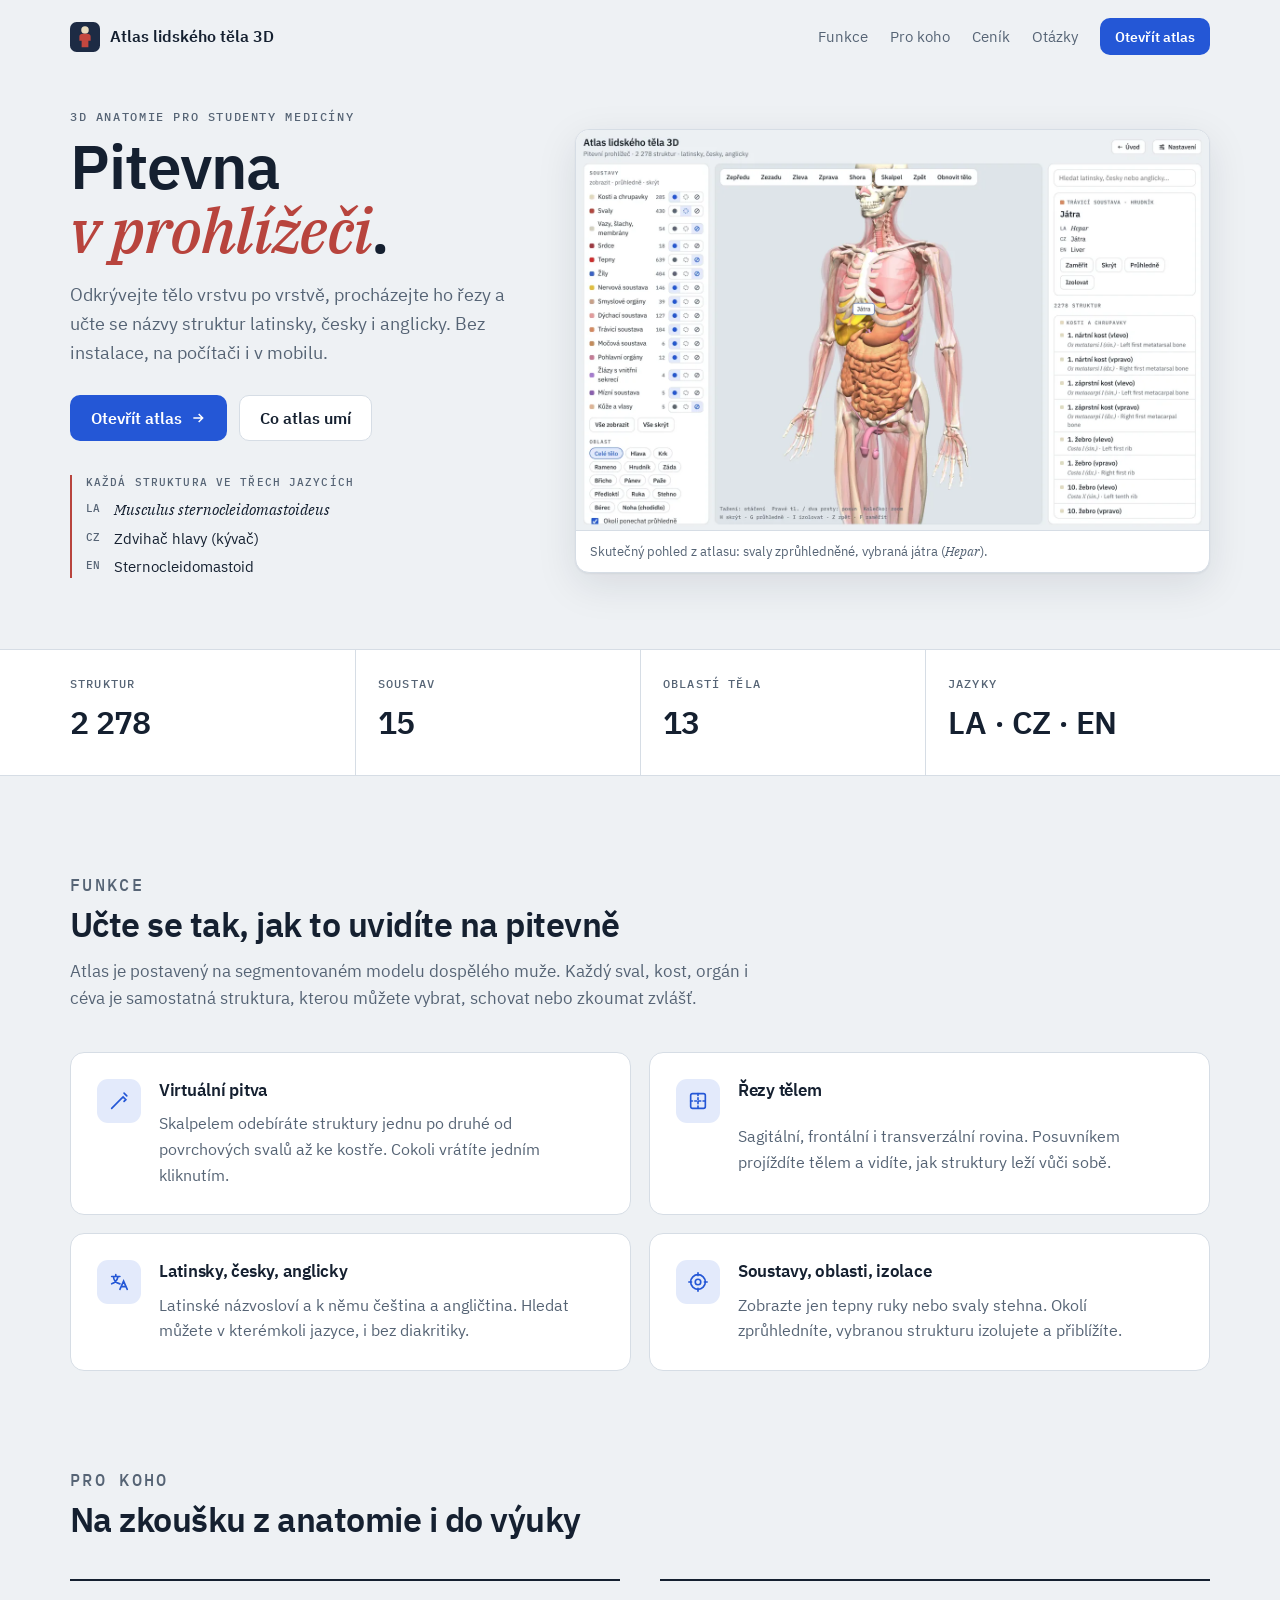
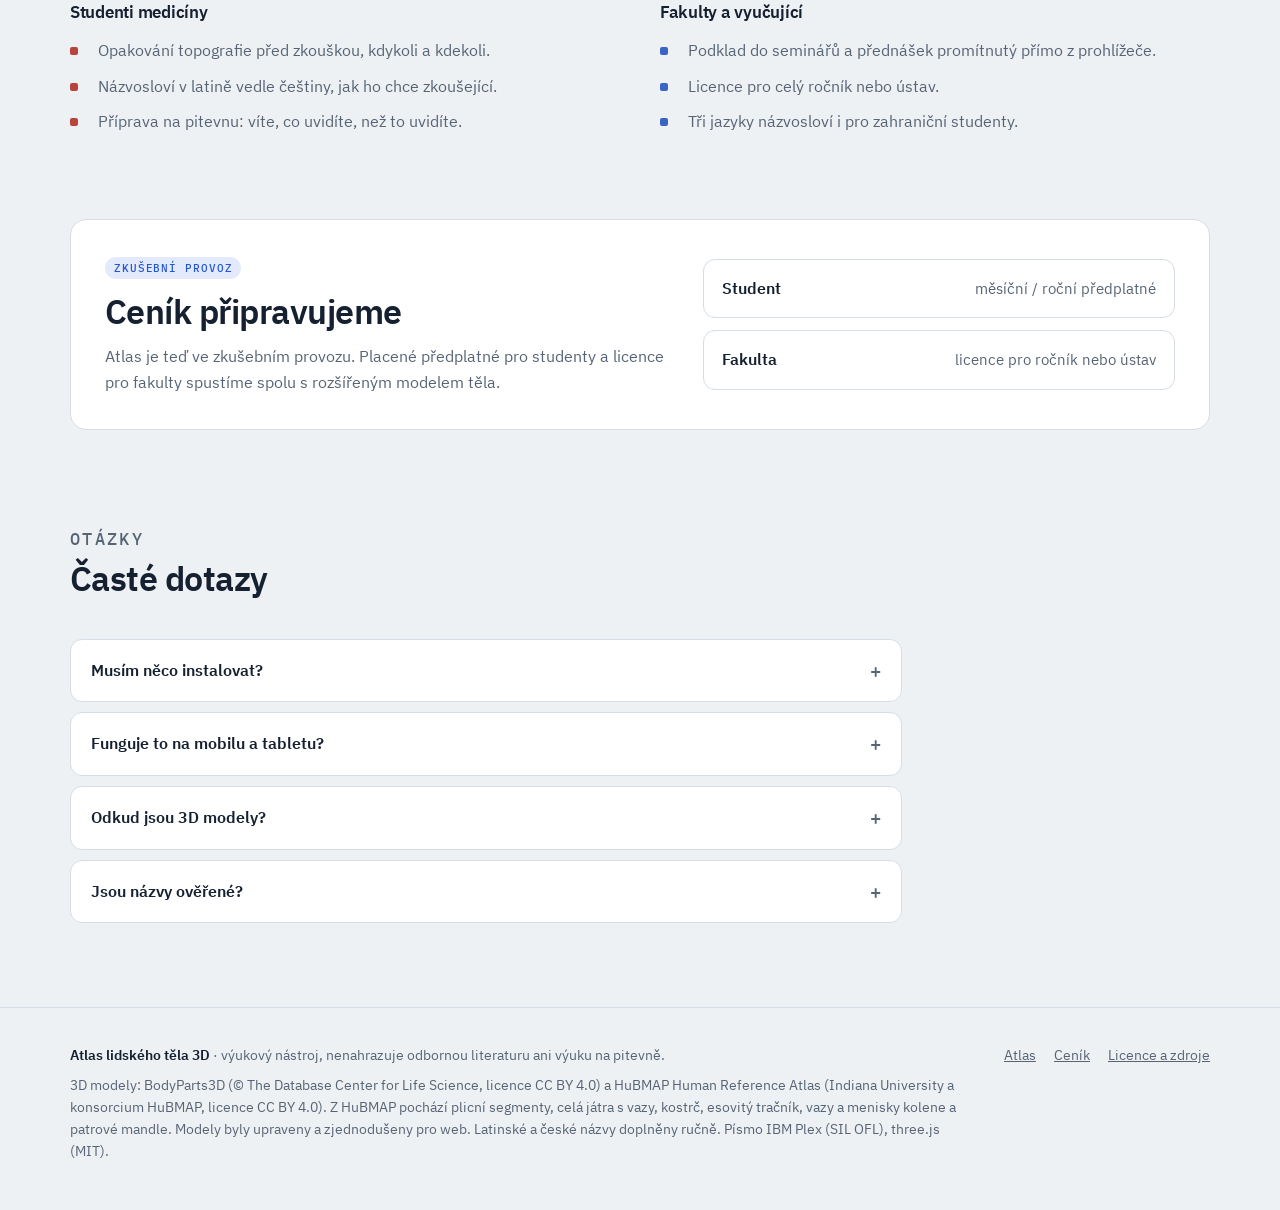
==== index.html @ d35978b6 "Web 3D atlasu lidského těla: úvodní stránka, atlas, licence a převodník modelu Co-Authored-By: Claud" ====
<!doctype html>
<html lang="cs">
<head>
<meta charset="utf-8">
<meta name="viewport" content="width=device-width,initial-scale=1,viewport-fit=cover">
<title>Atlas lidského těla 3D</title>
<meta name="claude:viewport-fit-sides" content="cover">
<meta name="description" content="Interaktivní 3D pitevní atlas pro studenty medicíny. Kosti, svaly, orgány, cévy a nervy s názvy latinsky, česky a anglicky. Funguje v prohlížeči.">
<meta property="og:title" content="Atlas lidského těla 3D">
<meta property="og:description" content="Pitevna v prohlížeči: 3D atlas lidského těla s latinskou, českou a anglickou terminologií.">
<meta property="og:image" content="assets/atlas-preview.jpg">
<link rel="icon" href="favicon.svg" type="image/svg+xml">
<link rel="stylesheet" href="assets/fonts.css">
<style>
/* Layout: one reading column with a wide hero; anatomy-lab palette — specimen bone, muscle red, cool steel ground, blue instrument accent. */
:root{
  --bg:#eef1f4; --surface:#ffffff; --ink:#152030; --muted:#566475; --line:#d6dde5;
  --accent:#2457d6; --accent-ink:#ffffff; --accent-soft:#e3eafb;
  --muscle:#b8443d; --bone:#e6dcc6; --vessel:#3a63c6;
  --f-ui:"IBM Plex Sans",system-ui,-apple-system,"Segoe UI",sans-serif;
  --f-la:"IBM Plex Serif",Georgia,"Times New Roman",serif;
  --f-mono:"IBM Plex Mono",ui-monospace,Menlo,Consolas,monospace;
  --shadow:0 1px 2px rgba(21,32,48,.06),0 12px 40px rgba(21,32,48,.10);
}
@media (prefers-color-scheme: dark){:root:not([data-theme="light"]){
  --bg:#0d1217; --surface:#141b23; --ink:#e5eaf0; --muted:#94a2b1; --line:#25303b;
  --accent:#7ea4ff; --accent-ink:#0d1217; --accent-soft:#1b2843;
  --muscle:#e0675f; --bone:#cdbf9f; --vessel:#7e9ff0; --shadow:0 1px 2px rgba(0,0,0,.4),0 12px 40px rgba(0,0,0,.45); color-scheme:dark}}
:root[data-theme="dark"]{
  --bg:#0d1217; --surface:#141b23; --ink:#e5eaf0; --muted:#94a2b1; --line:#25303b;
  --accent:#7ea4ff; --accent-ink:#0d1217; --accent-soft:#1b2843;
  --muscle:#e0675f; --bone:#cdbf9f; --vessel:#7e9ff0; --shadow:0 1px 2px rgba(0,0,0,.4),0 12px 40px rgba(0,0,0,.45); color-scheme:dark}

*{box-sizing:border-box}
html{scroll-behavior:smooth}
body{margin:0;background:var(--bg);color:var(--ink);font:16px/1.6 var(--f-ui);-webkit-font-smoothing:antialiased}
[hidden]{display:none!important}
img{max-width:100%;display:block}
a{color:var(--accent)}
.wrap{max-width:1180px;margin:0 auto;padding-left:max(20px,env(safe-area-inset-left,0px));padding-right:max(20px,env(safe-area-inset-right,0px))}
.la{font-family:var(--f-la);font-style:italic;font-weight:400}
.eyebrow{font:500 .72rem var(--f-mono);letter-spacing:.14em;text-transform:uppercase;color:var(--muted);margin:0 0 10px}
h1,h2,h3{text-wrap:balance;margin:0;letter-spacing:-.015em}
h2{font-size:clamp(1.6rem,3vw,2.1rem);line-height:1.15;font-weight:600}
h3{font-size:1.08rem;font-weight:600;line-height:1.3}
p{margin:0}
.btn{display:inline-flex;align-items:center;gap:8px;border-radius:10px;padding:12px 20px;font:600 .97rem var(--f-ui);text-decoration:none;border:1px solid transparent;transition:transform .15s,background .15s,border-color .15s}
.btn-primary{background:var(--accent);color:var(--accent-ink)}
.btn-primary:hover{transform:translateY(-1px)}
.btn-ghost{border-color:var(--line);color:var(--ink);background:var(--surface)}
.btn-ghost:hover{border-color:var(--muted)}
.btn:focus-visible,a:focus-visible,summary:focus-visible{outline:2px solid var(--accent);outline-offset:3px}

/* header */
.top{padding-block:18px}
.top .wrap{display:flex;align-items:center;gap:16px;flex-wrap:wrap}
.logo{display:flex;align-items:center;gap:10px;font-weight:600;color:var(--ink);text-decoration:none;margin-right:auto}
.logo img{width:30px;height:30px}
.nav{display:flex;gap:22px;flex-wrap:wrap;align-items:center}
.nav a{color:var(--muted);text-decoration:none;font-size:.95rem}
.nav a:hover{color:var(--ink)}
.nav .btn{padding:8px 14px;font-size:.9rem}
.nav a.btn-primary{color:var(--accent-ink)}

/* hero */
.hero{padding-block:36px 56px}
.hero .wrap{display:grid;grid-template-columns:minmax(0,.9fr) minmax(0,1.25fr);gap:48px;align-items:center}
.hero h1{font-size:clamp(2.3rem,5.4vw,3.9rem);line-height:1.02;font-weight:600}
.hero h1 em{font-family:var(--f-la);font-style:italic;font-weight:500;color:var(--muscle)}
.lede{margin-top:20px;font-size:1.12rem;color:var(--muted);max-width:34em}
.cta{display:flex;gap:12px;flex-wrap:wrap;margin-top:28px}
.term{margin-top:34px;display:grid;grid-template-columns:auto 1fr;gap:4px 14px;font-size:.95rem;max-width:30em;border-left:2px solid var(--muscle);padding-left:14px}
.term dt{font:500 .7rem var(--f-mono);color:var(--muted);padding-top:4px}
.term dd{margin:0;min-width:0}
.term .cap{grid-column:1/-1;font:500 .7rem var(--f-mono);letter-spacing:.1em;text-transform:uppercase;color:var(--muted);margin-bottom:4px}
.shot{margin:0;border-radius:14px;overflow:hidden;border:1px solid var(--line);box-shadow:var(--shadow);background:var(--surface)}
.shot img{width:100%;height:auto;aspect-ratio:2720/1720}
.shot figcaption{font-size:.82rem;color:var(--muted);padding:10px 14px;border-top:1px solid var(--line)}

/* figures */
.figures{border-block:1px solid var(--line);background:var(--surface)}
.figures dl{margin:0;display:grid;grid-template-columns:repeat(4,minmax(0,1fr))}
.figures dl>div{padding:26px 22px;border-left:1px solid var(--line);min-width:0}
.figures dl>div:first-child{border-left:0;padding-left:0}
.figures dt{font:500 .72rem var(--f-mono);letter-spacing:.1em;text-transform:uppercase;color:var(--muted)}
.figures dd{margin:6px 0 0;font-size:2rem;font-weight:600;font-variant-numeric:tabular-nums;letter-spacing:-.02em}

section.block{padding-block:84px}
.head{max-width:44rem;margin-bottom:40px}
.head p{margin-top:14px;color:var(--muted);font-size:1.05rem}

/* features */
.features{display:grid;grid-template-columns:repeat(2,minmax(0,1fr));gap:18px}
.feat{background:var(--surface);border:1px solid var(--line);border-radius:14px;padding:26px;display:grid;grid-template-columns:44px 1fr;gap:4px 18px}
.feat .ic{grid-row:span 2;width:44px;height:44px;border-radius:11px;background:var(--accent-soft);color:var(--accent);display:grid;place-items:center}
.feat .ic svg{width:22px;height:22px}
.feat p{color:var(--muted);margin-top:6px}

/* audiences */
.who{display:grid;grid-template-columns:repeat(2,minmax(0,1fr));gap:40px}
.who article{border-top:2px solid var(--ink);padding-top:20px}
.who ul{margin:14px 0 0;padding:0;list-style:none;display:grid;gap:10px}
.who li{display:grid;grid-template-columns:18px 1fr;gap:10px;color:var(--muted)}
.who li::before{content:"";width:8px;height:8px;border-radius:2px;background:var(--muscle);margin-top:9px}
.who article:nth-child(2) li::before{background:var(--vessel)}

/* pricing */
.price{background:var(--surface);border:1px solid var(--line);border-radius:16px;padding:34px;display:grid;grid-template-columns:minmax(0,1.2fr) minmax(0,1fr);gap:32px;align-items:center}
.price p{color:var(--muted);margin-top:12px}
.tiers{display:grid;gap:12px}
.tier{display:flex;justify-content:space-between;align-items:baseline;gap:16px;padding:16px 18px;border:1px solid var(--line);border-radius:12px;flex-wrap:wrap}
.tier b{font-weight:600}
.tier span{color:var(--muted);font-size:.92rem}
.pill{display:inline-block;font:500 .7rem var(--f-mono);letter-spacing:.08em;text-transform:uppercase;background:var(--accent-soft);color:var(--accent);padding:4px 9px;border-radius:999px}

/* faq */
.faq{display:grid;gap:10px;max-width:52rem}
details{background:var(--surface);border:1px solid var(--line);border-radius:12px;padding:0 20px}
summary{cursor:pointer;padding:18px 0;font-weight:600;list-style:none;display:flex;justify-content:space-between;gap:16px}
summary::-webkit-details-marker{display:none}
summary::after{content:"+";font:500 1.2rem var(--f-mono);color:var(--muted);transition:transform .2s}
details[open] summary::after{transform:rotate(45deg)}
details p{color:var(--muted);padding-bottom:18px;max-width:46rem}

footer{border-top:1px solid var(--line);padding-block:36px 48px;color:var(--muted);font-size:.86rem}
footer .wrap{display:grid;grid-template-columns:minmax(0,1fr) auto;gap:24px}
footer p+p{margin-top:8px}
footer .cols{display:flex;gap:18px;flex-wrap:wrap;align-items:flex-start}
footer a{color:var(--muted)}

@media (max-width:900px){
  .hero .wrap{grid-template-columns:minmax(0,1fr);gap:34px}
  .figures dl{grid-template-columns:repeat(2,minmax(0,1fr))}
  .figures dl>div:nth-child(3){border-left:0;padding-left:0}
  .figures dl>div:nth-child(n+3){border-top:1px solid var(--line)}
  .figures dd{font-size:1.6rem}
  .features,.who,.price{grid-template-columns:minmax(0,1fr)}
  footer .wrap{grid-template-columns:minmax(0,1fr)}
  .nav a:not(.btn){display:none}
  section.block{padding-block:60px}
}
@media (prefers-reduced-motion:reduce){html{scroll-behavior:auto}.btn{transition:none}}
</style>
</head>
<body>

<header class="top">
  <div class="wrap">
    <a class="logo" href="./"><img src="favicon.svg" alt="" width="30" height="30"><span>Atlas lidského těla 3D</span></a>
    <nav class="nav" aria-label="Hlavní">
      <a href="#funkce">Funkce</a>
      <a href="#pro-koho">Pro koho</a>
      <a href="#cenik">Ceník</a>
      <a href="#otazky">Otázky</a>
      <a class="btn btn-primary" data-atlas href="atlas/">Otevřít atlas</a>
    </nav>
  </div>
</header>

<main>
  <section class="hero">
    <div class="wrap">
      <div>
        <p class="eyebrow">3D anatomie pro studenty medicíny</p>
        <h1>Pitevna <em>v&nbsp;prohlížeči</em>.</h1>
        <p class="lede">Odkrývejte tělo vrstvu po vrstvě, procházejte ho řezy a učte se názvy struktur latinsky, česky i&nbsp;anglicky. Bez instalace, na počítači i&nbsp;v&nbsp;mobilu.</p>
        <div class="cta">
          <a class="btn btn-primary" data-atlas href="atlas/">Otevřít atlas
            <svg width="16" height="16" viewBox="0 0 24 24" fill="none" stroke="currentColor" stroke-width="2.2" aria-hidden="true"><path d="M5 12h14M13 6l6 6-6 6"/></svg></a>
          <a class="btn btn-ghost" href="#funkce">Co atlas umí</a>
        </div>
        <dl class="term" aria-label="Ukázka trojjazyčného názvosloví">
          <span class="cap">Každá struktura ve třech jazycích</span>
          <dt>LA</dt><dd class="la">Musculus sternocleidomastoideus</dd>
          <dt>CZ</dt><dd>Zdvihač hlavy (kývač)</dd>
          <dt>EN</dt><dd>Sternocleidomastoid</dd>
        </dl>
      </div>
      <figure class="shot">
        <picture>
          <source type="image/webp" srcset="assets/atlas-preview-1x.webp 1360w, assets/atlas-preview.webp 2720w" sizes="(max-width: 900px) 100vw, 640px">
          <img src="assets/atlas-preview.jpg" alt="Atlas v prohlížeči: průhledné svaly, kostra a orgány, vybraná játra s latinským, českým a anglickým názvem" width="2720" height="1720" fetchpriority="high">
        </picture>
        <figcaption>Skutečný pohled z atlasu: svaly zprůhledněné, vybraná játra (<span class="la">Hepar</span>).</figcaption>
      </figure>
    </div>
  </section>

  <div class="figures">
    <div class="wrap">
      <dl>
        <div><dt>Struktur</dt><dd id="fStructures">2 278</dd></div>
        <div><dt>Soustav</dt><dd id="fSystems">15</dd></div>
        <div><dt>Oblastí těla</dt><dd id="fRegions">13</dd></div>
        <div><dt>Jazyky</dt><dd>LA · CZ · EN</dd></div>
      </dl>
    </div>
  </div>

  <section class="block" id="funkce">
    <div class="wrap">
      <div class="head">
        <p class="eyebrow">Funkce</p>
        <h2>Učte se tak, jak to uvidíte na pitevně</h2>
        <p>Atlas je postavený na segmentovaném modelu dospělého muže. Každý sval, kost, orgán i céva je samostatná struktura, kterou můžete vybrat, schovat nebo zkoumat zvlášť.</p>
      </div>
      <div class="features">
        <article class="feat">
          <span class="ic"><svg viewBox="0 0 24 24" fill="none" stroke="currentColor" stroke-width="1.8" stroke-linecap="round" aria-hidden="true"><path d="M4 20 14.5 9.5M14.5 9.5l2-2 3 3-2 2M12 12l-3 3"/><path d="M17.5 3.5l3 3"/></svg></span>
          <h3>Virtuální pitva</h3>
          <p>Skalpelem odebíráte struktury jednu po druhé od povrchových svalů až ke kostře. Cokoli vrátíte jedním kliknutím.</p>
        </article>
        <article class="feat">
          <span class="ic"><svg viewBox="0 0 24 24" fill="none" stroke="currentColor" stroke-width="1.8" stroke-linecap="round" aria-hidden="true"><rect x="4" y="4" width="16" height="16" rx="2"/><path d="M12 4v16M4 12h16" stroke-dasharray="2 2.5"/></svg></span>
          <h3>Řezy tělem</h3>
          <p>Sagitální, frontální i transverzální rovina. Posuvníkem projíždíte tělem a vidíte, jak struktury leží vůči sobě.</p>
        </article>
        <article class="feat">
          <span class="ic"><svg viewBox="0 0 24 24" fill="none" stroke="currentColor" stroke-width="1.8" stroke-linecap="round" aria-hidden="true"><path d="M4 6h9M8.5 4v2M6 6c0 4 3 7 7 8M11 6c-1 4-4 7-7 8"/><path d="M13 20l4-9 4 9M14.5 17h5"/></svg></span>
          <h3>Latinsky, česky, anglicky</h3>
          <p>Latinské názvosloví a k němu čeština a angličtina. Hledat můžete v kterémkoli jazyce, i bez diakritiky.</p>
        </article>
        <article class="feat">
          <span class="ic"><svg viewBox="0 0 24 24" fill="none" stroke="currentColor" stroke-width="1.8" stroke-linecap="round" aria-hidden="true"><circle cx="12" cy="12" r="8"/><circle cx="12" cy="12" r="3"/><path d="M12 2v3M12 19v3M2 12h3M19 12h3"/></svg></span>
          <h3>Soustavy, oblasti, izolace</h3>
          <p>Zobrazte jen tepny ruky nebo svaly stehna. Okolí zprůhledníte, vybranou strukturu izolujete a přiblížíte.</p>
        </article>
      </div>
    </div>
  </section>

  <section class="block" id="pro-koho" style="padding-top:0">
    <div class="wrap">
      <div class="head">
        <p class="eyebrow">Pro koho</p>
        <h2>Na zkoušku z anatomie i do výuky</h2>
      </div>
      <div class="who">
        <article>
          <h3>Studenti medicíny</h3>
          <ul>
            <li>Opakování topografie před zkouškou, kdykoli a kdekoli.</li>
            <li>Názvosloví v latině vedle češtiny, jak ho chce zkoušející.</li>
            <li>Příprava na pitevnu: víte, co uvidíte, než to uvidíte.</li>
          </ul>
        </article>
        <article>
          <h3>Fakulty a vyučující</h3>
          <ul>
            <li>Podklad do seminářů a přednášek promítnutý přímo z prohlížeče.</li>
            <li>Licence pro celý ročník nebo ústav.</li>
            <li>Tři jazyky názvosloví i pro zahraniční studenty.</li>
          </ul>
        </article>
      </div>
    </div>
  </section>

  <section class="block" id="cenik" style="padding-top:0">
    <div class="wrap">
      <div class="price">
        <div>
          <span class="pill">Zkušební provoz</span>
          <h2 style="margin-top:14px">Ceník připravujeme</h2>
          <p>Atlas je teď ve zkušebním provozu. Placené předplatné pro studenty a licence pro fakulty spustíme spolu s rozšířeným modelem těla.</p>
          <p id="contactLine" hidden>Zájem o licenci pro fakultu? Napište na <a id="contactMail" href="#"></a>.</p>
        </div>
        <div class="tiers">
          <div class="tier"><b>Student</b><span>měsíční / roční předplatné</span></div>
          <div class="tier"><b>Fakulta</b><span>licence pro ročník nebo ústav</span></div>
        </div>
      </div>
    </div>
  </section>

  <section class="block" id="otazky" style="padding-top:0">
    <div class="wrap">
      <div class="head"><p class="eyebrow">Otázky</p><h2>Časté dotazy</h2></div>
      <div class="faq">
        <details><summary>Musím něco instalovat?</summary><p>Ne. Atlas běží v prohlížeči (Chrome, Edge, Firefox, Safari). Při prvním otevření se stáhne 3D model, další spuštění už jsou rychlejší.</p></details>
        <details><summary>Funguje to na mobilu a tabletu?</summary><p>Ano. Tělem otáčíte prstem, dvěma prsty přibližujete a posouváte. Na velké obrazovce se ale s atlasem pracuje pohodlněji.</p></details>
        <details><summary>Odkud jsou 3D modely?</summary><p id="faqSources">Z otevřených vědeckých dat: BodyParts3D (Database Center for Life Science) a HuBMAP Human Reference Atlas, obojí pod licencí CC BY 4.0. Modely jsou upravené a zjednodušené pro web.</p></details>
        <details><summary>Jsou názvy ověřené?</summary><p>Latinské a české názvy jsme doplnili ručně a průběžně je revidujeme. Pokud najdete chybu, dejte nám vědět, opravu nasadíme rychle.</p></details>
      </div>
    </div>
  </section>
</main>

<footer>
  <div class="wrap">
    <div>
      <p><b style="color:var(--ink)">Atlas lidského těla 3D</b> · výukový nástroj, nenahrazuje odbornou literaturu ani výuku na pitevně.</p>
      <p id="footCredits">3D modely: BodyParts3D © The Database Center for Life Science (CC BY 4.0) · HuBMAP Human Reference Atlas (CC BY 4.0) · písmo IBM Plex (SIL OFL) · three.js (MIT).</p>
    </div>
    <div class="cols">
      <a data-atlas href="atlas/">Atlas</a>
      <a href="#cenik">Ceník</a>
      <a href="LICENSES.html">Licence a zdroje</a>
    </div>
  </div>
</footer>

<script>
/* ---- settings you will want to edit ---- */
const CONFIG = {
  atlasUrl: 'atlas/',                  // where the 3D atlas lives
  statsUrl: 'atlas/data/stats.json',   // written by tools/build_model.py
  contactEmail: ''                     // e.g. 'info@vasedomena.cz' — leave empty to hide the contact line
};
document.querySelectorAll('[data-atlas]').forEach(a => a.setAttribute('href', CONFIG.atlasUrl));
if (CONFIG.contactEmail) {
  const m = document.getElementById('contactMail');
  m.textContent = CONFIG.contactEmail; m.href = 'mailto:' + CONFIG.contactEmail;
  document.getElementById('contactLine').hidden = false;
}
fetch(CONFIG.statsUrl).then(r => r.ok ? r.json() : null).then(s => {
  if (!s) return;
  const f = n => Number(n).toLocaleString('cs-CZ');
  if (s.structures) document.getElementById('fStructures').textContent = f(s.structures);
  if (s.systems) document.getElementById('fSystems').textContent = f(s.systems);
  if (s.regions) document.getElementById('fRegions').textContent = f(s.regions);
  if (s.credits) { document.getElementById('faqSources').textContent = s.credits; document.getElementById('footCredits').textContent = s.credits + ' Písmo IBM Plex (SIL OFL), three.js (MIT).'; }
}).catch(() => {});
</script>
</body>
</html>
---- assets/fonts.css ----
/* IBM Plex — SIL Open Font License 1.1, see fonts/LICENSE-IBM-Plex-OFL.txt */
@font-face{font-family:"IBM Plex Sans";font-weight:400;font-style:normal;font-display:swap;src:url(fonts/IBMPlexSans-Regular.woff2) format("woff2")}
@font-face{font-family:"IBM Plex Sans";font-weight:500;font-style:normal;font-display:swap;src:url(fonts/IBMPlexSans-Medium.woff2) format("woff2")}
@font-face{font-family:"IBM Plex Sans";font-weight:600;font-style:normal;font-display:swap;src:url(fonts/IBMPlexSans-SemiBold.woff2) format("woff2")}
@font-face{font-family:"IBM Plex Serif";font-weight:400;font-style:italic;font-display:swap;src:url(fonts/IBMPlexSerif-Italic.woff2) format("woff2")}
@font-face{font-family:"IBM Plex Serif";font-weight:500;font-style:italic;font-display:swap;src:url(fonts/IBMPlexSerif-MediumItalic.woff2) format("woff2")}
@font-face{font-family:"IBM Plex Mono";font-weight:500;font-style:normal;font-display:swap;src:url(fonts/IBMPlexMono-Medium.woff2) format("woff2")}
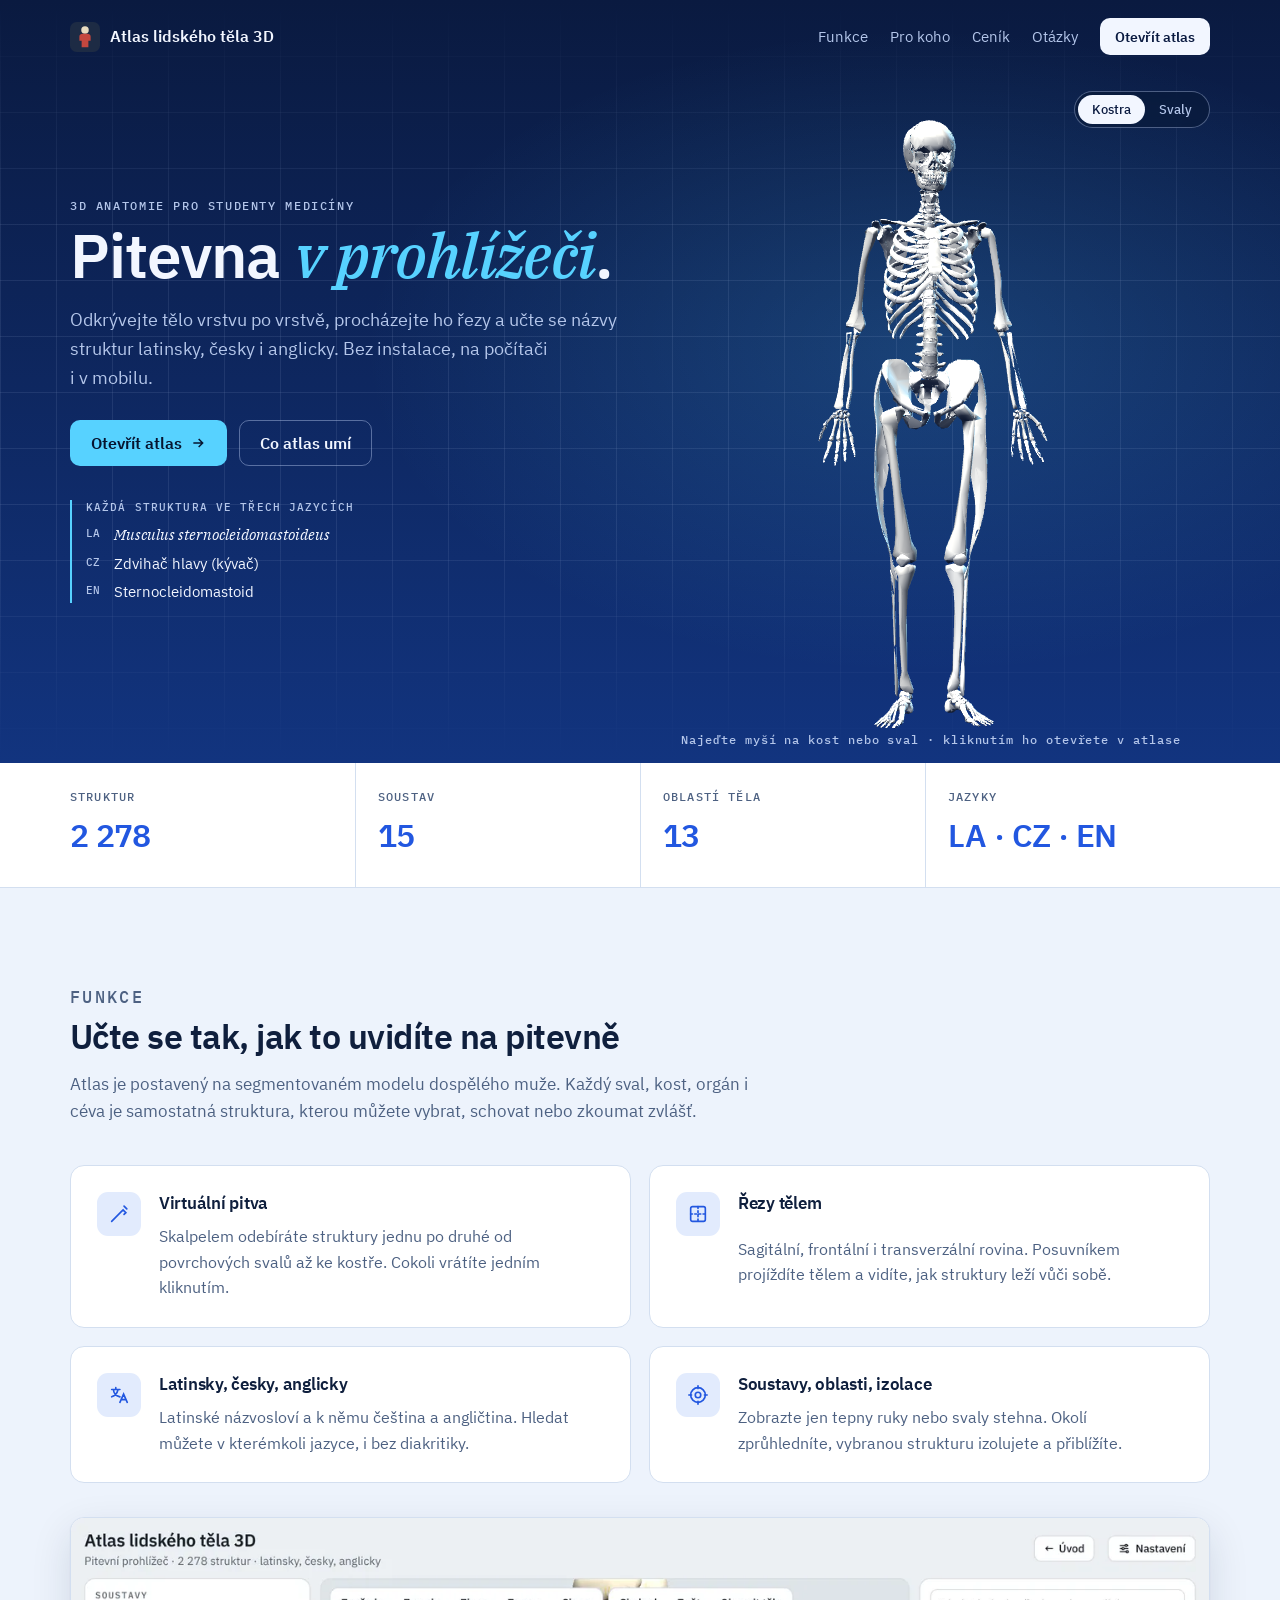
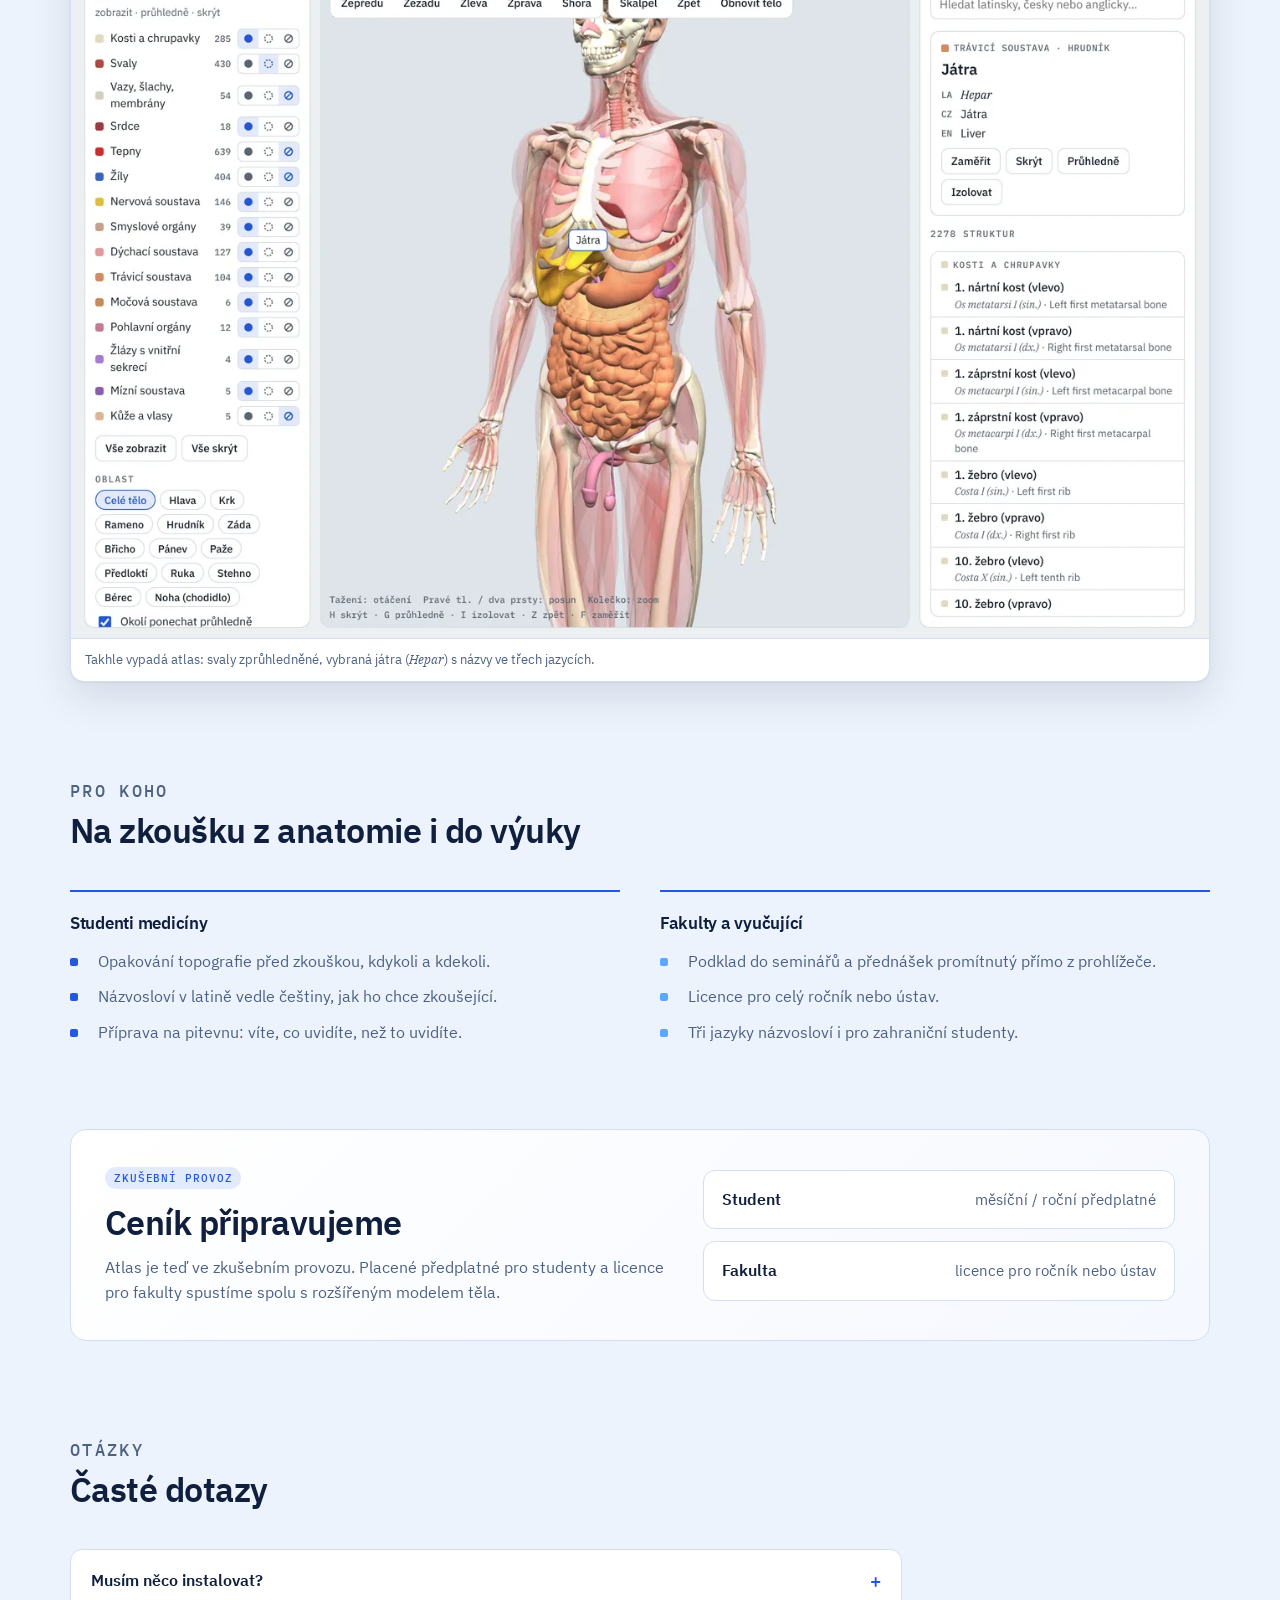
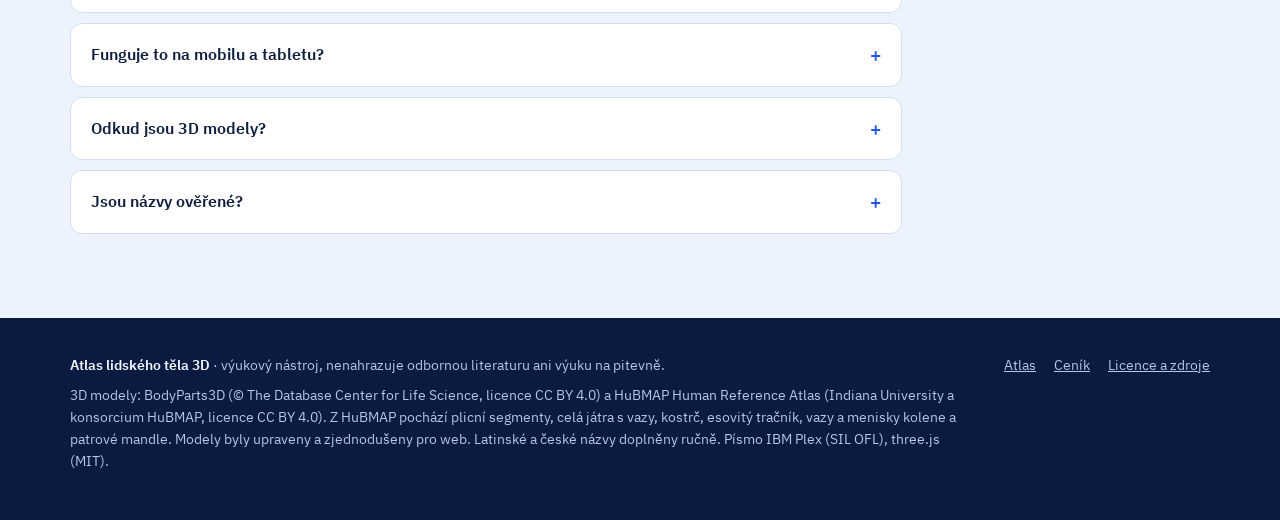
==== commit 74a08798: "Interaktivní 3D tělo na úvodní stránce, modrá paleta, odkaz na strukturu v atlasu Co-Authored-By: Cl" ====
--- a/index.html
+++ b/index.html
@@ -12,24 +12,27 @@
 <link rel="icon" href="favicon.svg" type="image/svg+xml">
 <link rel="stylesheet" href="assets/fonts.css">
 <style>
-/* Layout: one reading column with a wide hero; anatomy-lab palette — specimen bone, muscle red, cool steel ground, blue instrument accent. */
+/* Layout: navy "light-box" hero holding a live 3D specimen; calm blue-tinted reading sections below. */
 :root{
-  --bg:#eef1f4; --surface:#ffffff; --ink:#152030; --muted:#566475; --line:#d6dde5;
-  --accent:#2457d6; --accent-ink:#ffffff; --accent-soft:#e3eafb;
-  --muscle:#b8443d; --bone:#e6dcc6; --vessel:#3a63c6;
+  --bg:#edf3fc; --surface:#ffffff; --tint:#f5f8fe; --ink:#0f1f3d; --muted:#4d6182; --line:#d3dff0;
+  --accent:#2257e0; --accent-ink:#ffffff; --accent-soft:#e2ebfd; --accent-2:#5aa8ff;
+  --hero-top:#0a1a40; --hero-bot:#12347f; --hero-ink:#f2f6ff; --hero-muted:#b4c6ea; --hero-line:rgba(180,198,234,.22);
+  --glow:#57d2ff;
   --f-ui:"IBM Plex Sans",system-ui,-apple-system,"Segoe UI",sans-serif;
   --f-la:"IBM Plex Serif",Georgia,"Times New Roman",serif;
   --f-mono:"IBM Plex Mono",ui-monospace,Menlo,Consolas,monospace;
-  --shadow:0 1px 2px rgba(21,32,48,.06),0 12px 40px rgba(21,32,48,.10);
+  --shadow:0 1px 2px rgba(15,31,61,.06),0 14px 40px rgba(15,31,61,.12);
 }
 @media (prefers-color-scheme: dark){:root:not([data-theme="light"]){
-  --bg:#0d1217; --surface:#141b23; --ink:#e5eaf0; --muted:#94a2b1; --line:#25303b;
-  --accent:#7ea4ff; --accent-ink:#0d1217; --accent-soft:#1b2843;
-  --muscle:#e0675f; --bone:#cdbf9f; --vessel:#7e9ff0; --shadow:0 1px 2px rgba(0,0,0,.4),0 12px 40px rgba(0,0,0,.45); color-scheme:dark}}
+  --bg:#08101f; --surface:#0f1a2e; --tint:#0c1628; --ink:#e3ebf7; --muted:#8fa3c2; --line:#1f2f4b;
+  --accent:#7ea8ff; --accent-ink:#08101f; --accent-soft:#16264a; --accent-2:#7ec4ff;
+  --hero-top:#050c1e; --hero-bot:#0c2259; --hero-line:rgba(180,198,234,.16);
+  --shadow:0 1px 2px rgba(0,0,0,.4),0 14px 40px rgba(0,0,0,.45); color-scheme:dark}}
 :root[data-theme="dark"]{
-  --bg:#0d1217; --surface:#141b23; --ink:#e5eaf0; --muted:#94a2b1; --line:#25303b;
-  --accent:#7ea4ff; --accent-ink:#0d1217; --accent-soft:#1b2843;
-  --muscle:#e0675f; --bone:#cdbf9f; --vessel:#7e9ff0; --shadow:0 1px 2px rgba(0,0,0,.4),0 12px 40px rgba(0,0,0,.45); color-scheme:dark}
+  --bg:#08101f; --surface:#0f1a2e; --tint:#0c1628; --ink:#e3ebf7; --muted:#8fa3c2; --line:#1f2f4b;
+  --accent:#7ea8ff; --accent-ink:#08101f; --accent-soft:#16264a; --accent-2:#7ec4ff;
+  --hero-top:#050c1e; --hero-bot:#0c2259; --hero-line:rgba(180,198,234,.16);
+  --shadow:0 1px 2px rgba(0,0,0,.4),0 14px 40px rgba(0,0,0,.45); color-scheme:dark}
 
 *{box-sizing:border-box}
 html{scroll-behavior:smooth}
@@ -44,92 +47,117 @@
 h2{font-size:clamp(1.6rem,3vw,2.1rem);line-height:1.15;font-weight:600}
 h3{font-size:1.08rem;font-weight:600;line-height:1.3}
 p{margin:0}
-.btn{display:inline-flex;align-items:center;gap:8px;border-radius:10px;padding:12px 20px;font:600 .97rem var(--f-ui);text-decoration:none;border:1px solid transparent;transition:transform .15s,background .15s,border-color .15s}
+.btn{display:inline-flex;align-items:center;gap:8px;border-radius:10px;padding:12px 20px;font:600 .97rem var(--f-ui);text-decoration:none;border:1px solid transparent;transition:transform .15s,background .15s,border-color .15s;cursor:pointer}
 .btn-primary{background:var(--accent);color:var(--accent-ink)}
 .btn-primary:hover{transform:translateY(-1px)}
 .btn-ghost{border-color:var(--line);color:var(--ink);background:var(--surface)}
 .btn-ghost:hover{border-color:var(--muted)}
-.btn:focus-visible,a:focus-visible,summary:focus-visible{outline:2px solid var(--accent);outline-offset:3px}
-
-/* header */
+.btn:focus-visible,a:focus-visible,summary:focus-visible,button:focus-visible{outline:2px solid var(--accent-2);outline-offset:3px}
+
+/* ---------- hero band (navy, holds the header too) ---------- */
+.band{position:relative;color:var(--hero-ink);background:
+  radial-gradient(900px 520px at 72% 46%,rgba(87,210,255,.16),transparent 62%),
+  linear-gradient(180deg,var(--hero-top),var(--hero-bot));overflow:hidden}
+.band::after{content:"";position:absolute;inset:0;pointer-events:none;opacity:.5;
+  background-image:linear-gradient(var(--hero-line) 1px,transparent 1px),linear-gradient(90deg,var(--hero-line) 1px,transparent 1px);
+  background-size:56px 56px;mask-image:linear-gradient(180deg,transparent,#000 30%,#000 70%,transparent);-webkit-mask-image:linear-gradient(180deg,transparent,#000 30%,#000 70%,transparent)}
+.band>*{position:relative;z-index:1}
 .top{padding-block:18px}
 .top .wrap{display:flex;align-items:center;gap:16px;flex-wrap:wrap}
-.logo{display:flex;align-items:center;gap:10px;font-weight:600;color:var(--ink);text-decoration:none;margin-right:auto}
+.logo{display:flex;align-items:center;gap:10px;font-weight:600;color:var(--hero-ink);text-decoration:none;margin-right:auto}
 .logo img{width:30px;height:30px}
 .nav{display:flex;gap:22px;flex-wrap:wrap;align-items:center}
-.nav a{color:var(--muted);text-decoration:none;font-size:.95rem}
-.nav a:hover{color:var(--ink)}
-.nav .btn{padding:8px 14px;font-size:.9rem}
-.nav a.btn-primary{color:var(--accent-ink)}
-
-/* hero */
-.hero{padding-block:36px 56px}
-.hero .wrap{display:grid;grid-template-columns:minmax(0,.9fr) minmax(0,1.25fr);gap:48px;align-items:center}
-.hero h1{font-size:clamp(2.3rem,5.4vw,3.9rem);line-height:1.02;font-weight:600}
-.hero h1 em{font-family:var(--f-la);font-style:italic;font-weight:500;color:var(--muscle)}
-.lede{margin-top:20px;font-size:1.12rem;color:var(--muted);max-width:34em}
+.nav a{color:var(--hero-muted);text-decoration:none;font-size:.95rem}
+.nav a:hover{color:var(--hero-ink)}
+.nav a.btn{padding:8px 14px;font-size:.9rem;background:var(--hero-ink);color:var(--hero-top)}
+
+.hero{padding-block:10px 0}
+.hero .wrap{display:grid;grid-template-columns:minmax(0,1fr) minmax(0,1fr);gap:24px;align-items:center}
+.copy{padding-block:30px 60px}
+.copy .eyebrow{color:var(--hero-muted)}
+.hero h1{font-size:clamp(2.3rem,5.2vw,3.9rem);line-height:1.02;font-weight:600}
+.hero h1 em{font-family:var(--f-la);font-style:italic;font-weight:500;color:var(--glow)}
+.lede{margin-top:20px;font-size:1.12rem;color:var(--hero-muted);max-width:32em}
 .cta{display:flex;gap:12px;flex-wrap:wrap;margin-top:28px}
-.term{margin-top:34px;display:grid;grid-template-columns:auto 1fr;gap:4px 14px;font-size:.95rem;max-width:30em;border-left:2px solid var(--muscle);padding-left:14px}
-.term dt{font:500 .7rem var(--f-mono);color:var(--muted);padding-top:4px}
+.band .btn-primary{background:var(--glow);color:#06142f}
+.band .btn-ghost{background:transparent;color:var(--hero-ink);border-color:rgba(180,198,234,.45)}
+.band .btn-ghost:hover{border-color:var(--hero-ink)}
+.term{margin-top:34px;display:grid;grid-template-columns:auto 1fr;gap:4px 14px;font-size:.95rem;max-width:30em;border-left:2px solid var(--glow);padding-left:14px}
+.term dt{font:500 .7rem var(--f-mono);color:var(--hero-muted);padding-top:4px}
 .term dd{margin:0;min-width:0}
-.term .cap{grid-column:1/-1;font:500 .7rem var(--f-mono);letter-spacing:.1em;text-transform:uppercase;color:var(--muted);margin-bottom:4px}
-.shot{margin:0;border-radius:14px;overflow:hidden;border:1px solid var(--line);box-shadow:var(--shadow);background:var(--surface)}
-.shot img{width:100%;height:auto;aspect-ratio:2720/1720}
-.shot figcaption{font-size:.82rem;color:var(--muted);padding:10px 14px;border-top:1px solid var(--line)}
-
-/* figures */
-.figures{border-block:1px solid var(--line);background:var(--surface)}
+.term .cap{grid-column:1/-1;font:500 .7rem var(--f-mono);letter-spacing:.1em;text-transform:uppercase;color:var(--hero-muted);margin-bottom:4px}
+
+/* live specimen */
+.specimen{position:relative;height:min(78vh,680px);min-height:460px}
+.specimen canvas{position:absolute;inset:0;width:100%;height:100%;display:block;touch-action:pan-y}
+.specimen canvas.pointing{cursor:pointer}
+.modes{position:absolute;top:8px;right:0;display:inline-flex;border:1px solid rgba(180,198,234,.4);border-radius:999px;padding:3px;background:rgba(6,20,47,.45);backdrop-filter:blur(6px)}
+.modes button{border:0;background:none;color:var(--hero-muted);font:500 .82rem var(--f-ui);padding:6px 14px;border-radius:999px;cursor:pointer}
+.modes button[aria-pressed="true"]{background:var(--hero-ink);color:var(--hero-top)}
+.hhint{position:absolute;left:0;right:0;bottom:16px;text-align:center;font:500 .72rem var(--f-mono);letter-spacing:.08em;color:var(--hero-muted);pointer-events:none}
+.htip{position:absolute;left:0;top:0;pointer-events:none;min-width:180px;max-width:280px;background:rgba(6,20,47,.92);border:1px solid var(--glow);border-radius:10px;padding:9px 12px;color:var(--hero-ink);box-shadow:0 10px 30px rgba(0,0,0,.35);font-size:.9rem;line-height:1.35;z-index:2}
+.htip b{display:block;font-weight:600}
+.htip i{display:block;color:var(--hero-muted);font-size:.85rem}
+.htip span{display:block;margin-top:6px;font:500 .68rem var(--f-mono);letter-spacing:.06em;color:var(--glow);text-transform:uppercase}
+.hload{position:absolute;inset:0;display:grid;place-items:center;color:var(--hero-muted);font:500 .8rem var(--f-mono);letter-spacing:.08em}
+.hfallback{position:absolute;inset:auto 0 0 0;margin:auto;max-height:100%;border-radius:12px;border:1px solid rgba(180,198,234,.3)}
+
+/* ---------- figures ---------- */
+.figures{background:var(--surface);border-bottom:1px solid var(--line)}
 .figures dl{margin:0;display:grid;grid-template-columns:repeat(4,minmax(0,1fr))}
 .figures dl>div{padding:26px 22px;border-left:1px solid var(--line);min-width:0}
 .figures dl>div:first-child{border-left:0;padding-left:0}
 .figures dt{font:500 .72rem var(--f-mono);letter-spacing:.1em;text-transform:uppercase;color:var(--muted)}
-.figures dd{margin:6px 0 0;font-size:2rem;font-weight:600;font-variant-numeric:tabular-nums;letter-spacing:-.02em}
+.figures dd{margin:6px 0 0;font-size:2rem;font-weight:600;font-variant-numeric:tabular-nums;letter-spacing:-.02em;color:var(--accent)}
 
 section.block{padding-block:84px}
 .head{max-width:44rem;margin-bottom:40px}
 .head p{margin-top:14px;color:var(--muted);font-size:1.05rem}
 
-/* features */
 .features{display:grid;grid-template-columns:repeat(2,minmax(0,1fr));gap:18px}
 .feat{background:var(--surface);border:1px solid var(--line);border-radius:14px;padding:26px;display:grid;grid-template-columns:44px 1fr;gap:4px 18px}
 .feat .ic{grid-row:span 2;width:44px;height:44px;border-radius:11px;background:var(--accent-soft);color:var(--accent);display:grid;place-items:center}
 .feat .ic svg{width:22px;height:22px}
 .feat p{color:var(--muted);margin-top:6px}
-
-/* audiences */
+.shot{margin:34px 0 0;border-radius:14px;overflow:hidden;border:1px solid var(--line);box-shadow:var(--shadow);background:var(--surface)}
+.shot img{width:100%;height:auto;aspect-ratio:2720/1720}
+.shot figcaption{font-size:.84rem;color:var(--muted);padding:10px 14px;border-top:1px solid var(--line)}
+
 .who{display:grid;grid-template-columns:repeat(2,minmax(0,1fr));gap:40px}
-.who article{border-top:2px solid var(--ink);padding-top:20px}
+.who article{border-top:2px solid var(--accent);padding-top:20px}
 .who ul{margin:14px 0 0;padding:0;list-style:none;display:grid;gap:10px}
 .who li{display:grid;grid-template-columns:18px 1fr;gap:10px;color:var(--muted)}
-.who li::before{content:"";width:8px;height:8px;border-radius:2px;background:var(--muscle);margin-top:9px}
-.who article:nth-child(2) li::before{background:var(--vessel)}
-
-/* pricing */
-.price{background:var(--surface);border:1px solid var(--line);border-radius:16px;padding:34px;display:grid;grid-template-columns:minmax(0,1.2fr) minmax(0,1fr);gap:32px;align-items:center}
+.who li::before{content:"";width:8px;height:8px;border-radius:2px;background:var(--accent);margin-top:9px}
+.who article:nth-child(2) li::before{background:var(--accent-2)}
+
+.price{background:linear-gradient(135deg,var(--surface),var(--tint));border:1px solid var(--line);border-radius:16px;padding:34px;display:grid;grid-template-columns:minmax(0,1.2fr) minmax(0,1fr);gap:32px;align-items:center}
 .price p{color:var(--muted);margin-top:12px}
 .tiers{display:grid;gap:12px}
-.tier{display:flex;justify-content:space-between;align-items:baseline;gap:16px;padding:16px 18px;border:1px solid var(--line);border-radius:12px;flex-wrap:wrap}
+.tier{display:flex;justify-content:space-between;align-items:baseline;gap:16px;padding:16px 18px;border:1px solid var(--line);border-radius:12px;flex-wrap:wrap;background:var(--surface)}
 .tier b{font-weight:600}
 .tier span{color:var(--muted);font-size:.92rem}
 .pill{display:inline-block;font:500 .7rem var(--f-mono);letter-spacing:.08em;text-transform:uppercase;background:var(--accent-soft);color:var(--accent);padding:4px 9px;border-radius:999px}
 
-/* faq */
 .faq{display:grid;gap:10px;max-width:52rem}
 details{background:var(--surface);border:1px solid var(--line);border-radius:12px;padding:0 20px}
 summary{cursor:pointer;padding:18px 0;font-weight:600;list-style:none;display:flex;justify-content:space-between;gap:16px}
 summary::-webkit-details-marker{display:none}
-summary::after{content:"+";font:500 1.2rem var(--f-mono);color:var(--muted);transition:transform .2s}
+summary::after{content:"+";font:500 1.2rem var(--f-mono);color:var(--accent);transition:transform .2s}
 details[open] summary::after{transform:rotate(45deg)}
 details p{color:var(--muted);padding-bottom:18px;max-width:46rem}
 
-footer{border-top:1px solid var(--line);padding-block:36px 48px;color:var(--muted);font-size:.86rem}
+footer{background:var(--hero-top);color:var(--hero-muted);padding-block:36px 48px;font-size:.86rem}
 footer .wrap{display:grid;grid-template-columns:minmax(0,1fr) auto;gap:24px}
 footer p+p{margin-top:8px}
+footer b{color:var(--hero-ink)}
 footer .cols{display:flex;gap:18px;flex-wrap:wrap;align-items:flex-start}
-footer a{color:var(--muted)}
+footer a{color:var(--hero-muted)}
+footer a:hover{color:var(--hero-ink)}
 
 @media (max-width:900px){
-  .hero .wrap{grid-template-columns:minmax(0,1fr);gap:34px}
+  .hero .wrap{grid-template-columns:minmax(0,1fr);gap:0}
+  .copy{padding-block:18px 8px}
+  .specimen{height:72vh;min-height:420px}
   .figures dl{grid-template-columns:repeat(2,minmax(0,1fr))}
   .figures dl>div:nth-child(3){border-left:0;padding-left:0}
   .figures dl>div:nth-child(n+3){border-top:1px solid var(--line)}
@@ -144,23 +172,23 @@
 </head>
 <body>
 
-<header class="top">
-  <div class="wrap">
-    <a class="logo" href="./"><img src="favicon.svg" alt="" width="30" height="30"><span>Atlas lidského těla 3D</span></a>
-    <nav class="nav" aria-label="Hlavní">
-      <a href="#funkce">Funkce</a>
-      <a href="#pro-koho">Pro koho</a>
-      <a href="#cenik">Ceník</a>
-      <a href="#otazky">Otázky</a>
-      <a class="btn btn-primary" data-atlas href="atlas/">Otevřít atlas</a>
-    </nav>
-  </div>
-</header>
-
-<main>
+<div class="band">
+  <header class="top">
+    <div class="wrap">
+      <a class="logo" href="./"><img src="favicon.svg" alt="" width="30" height="30"><span>Atlas lidského těla 3D</span></a>
+      <nav class="nav" aria-label="Hlavní">
+        <a href="#funkce">Funkce</a>
+        <a href="#pro-koho">Pro koho</a>
+        <a href="#cenik">Ceník</a>
+        <a href="#otazky">Otázky</a>
+        <a class="btn" data-atlas href="atlas/">Otevřít atlas</a>
+      </nav>
+    </div>
+  </header>
+
   <section class="hero">
     <div class="wrap">
-      <div>
+      <div class="copy">
         <p class="eyebrow">3D anatomie pro studenty medicíny</p>
         <h1>Pitevna <em>v&nbsp;prohlížeči</em>.</h1>
         <p class="lede">Odkrývejte tělo vrstvu po vrstvě, procházejte ho řezy a učte se názvy struktur latinsky, česky i&nbsp;anglicky. Bez instalace, na počítači i&nbsp;v&nbsp;mobilu.</p>
@@ -176,16 +204,21 @@
           <dt>EN</dt><dd>Sternocleidomastoid</dd>
         </dl>
       </div>
-      <figure class="shot">
-        <picture>
-          <source type="image/webp" srcset="assets/atlas-preview-1x.webp 1360w, assets/atlas-preview.webp 2720w" sizes="(max-width: 900px) 100vw, 640px">
-          <img src="assets/atlas-preview.jpg" alt="Atlas v prohlížeči: průhledné svaly, kostra a orgány, vybraná játra s latinským, českým a anglickým názvem" width="2720" height="1720" fetchpriority="high">
-        </picture>
-        <figcaption>Skutečný pohled z atlasu: svaly zprůhledněné, vybraná játra (<span class="la">Hepar</span>).</figcaption>
-      </figure>
+      <div class="specimen" id="specimen">
+        <canvas id="heroCanvas" role="img" aria-label="Interaktivní 3D model lidského těla. Najeďte na kost nebo sval a kliknutím ho otevřete v atlase."></canvas>
+        <div class="modes" role="group" aria-label="Zobrazení modelu">
+          <button type="button" data-mode="0" aria-pressed="true">Kostra</button>
+          <button type="button" data-mode="1" aria-pressed="false">Svaly</button>
+        </div>
+        <div class="htip" id="htip" hidden><b></b><i class="la"></i><span></span></div>
+        <p class="hhint" id="hhint">Najeďte myší na kost nebo sval · kliknutím ho otevřete v atlase</p>
+        <div class="hload" id="hload">Načítám 3D model…</div>
+      </div>
     </div>
   </section>
-
+</div>
+
+<main>
   <div class="figures">
     <div class="wrap">
       <dl>
@@ -226,6 +259,13 @@
           <p>Zobrazte jen tepny ruky nebo svaly stehna. Okolí zprůhledníte, vybranou strukturu izolujete a přiblížíte.</p>
         </article>
       </div>
+      <figure class="shot">
+        <picture>
+          <source type="image/webp" srcset="assets/atlas-preview-1x.webp 1360w, assets/atlas-preview.webp 2720w" sizes="(max-width: 1220px) 100vw, 1140px">
+          <img src="assets/atlas-preview.jpg" alt="Atlas v prohlížeči: průhledné svaly, kostra a orgány, vybraná játra s latinským, českým a anglickým názvem" width="2720" height="1720" loading="lazy">
+        </picture>
+        <figcaption>Takhle vypadá atlas: svaly zprůhledněné, vybraná játra (<span class="la">Hepar</span>) s názvy ve třech jazycích.</figcaption>
+      </figure>
     </div>
   </section>
 
@@ -289,7 +329,7 @@
 <footer>
   <div class="wrap">
     <div>
-      <p><b style="color:var(--ink)">Atlas lidského těla 3D</b> · výukový nástroj, nenahrazuje odbornou literaturu ani výuku na pitevně.</p>
+      <p><b>Atlas lidského těla 3D</b> · výukový nástroj, nenahrazuje odbornou literaturu ani výuku na pitevně.</p>
       <p id="footCredits">3D modely: BodyParts3D © The Database Center for Life Science (CC BY 4.0) · HuBMAP Human Reference Atlas (CC BY 4.0) · písmo IBM Plex (SIL OFL) · three.js (MIT).</p>
     </div>
     <div class="cols">
@@ -300,11 +340,15 @@
   </div>
 </footer>
 
+<script src="atlas/vendor/three.min.js"></script>
 <script>
 /* ---- settings you will want to edit ---- */
 const CONFIG = {
   atlasUrl: 'atlas/',                  // where the 3D atlas lives
   statsUrl: 'atlas/data/stats.json',   // written by tools/build_model.py
+  heroMeta: 'atlas/data/hero.json',    // written by tools/build_hero.py
+  heroData: 'atlas/data/hero.txt',
+  switchSeconds: 10,                   // how often the home-page body switches between skeleton and muscles
   contactEmail: ''                     // e.g. 'info@vasedomena.cz' — leave empty to hide the contact line
 };
 document.querySelectorAll('[data-atlas]').forEach(a => a.setAttribute('href', CONFIG.atlasUrl));
@@ -321,6 +365,175 @@
   if (s.regions) document.getElementById('fRegions').textContent = f(s.regions);
   if (s.credits) { document.getElementById('faqSources').textContent = s.credits; document.getElementById('footCredits').textContent = s.credits + ' Písmo IBM Plex (SIL OFL), three.js (MIT).'; }
 }).catch(() => {});
+
+/* ================= live specimen ================= */
+(async function specimen() {
+  const box = document.getElementById('specimen'), cv = document.getElementById('heroCanvas');
+  const tip = document.getElementById('htip'), hload = document.getElementById('hload'), hint = document.getElementById('hhint');
+  const modeBtns = [...box.querySelectorAll('[data-mode]')];
+  const reduce = matchMedia('(prefers-reduced-motion: reduce)').matches;
+  function fallback() {
+    hload.innerHTML = '<img class="hfallback" src="assets/atlas-preview.jpg" alt="Náhled atlasu">';
+    box.querySelector('.modes').hidden = true; hint.hidden = true;
+  }
+  if (!window.THREE || !window.DecompressionStream) { fallback(); return; }
+  if (matchMedia('(hover: none)').matches) hint.textContent = 'Klepněte na kost nebo sval · dalším klepnutím ho otevřete v atlase';
+
+  let meta, buf;
+  try {
+    meta = await (await fetch(CONFIG.heroMeta)).json();
+    const txt = await (await fetch(CONFIG.heroData)).text();
+    const bin = atob(txt.trim()), u = new Uint8Array(bin.length);
+    for (let i = 0; i < bin.length; i++) u[i] = bin.charCodeAt(i);
+    buf = await new Response(new Blob([u]).stream().pipeThrough(new DecompressionStream('gzip'))).arrayBuffer();
+  } catch (e) { console.error(e); fallback(); return; }
+
+  /* ---- geometry ---- */
+  const V = meta.v, T = meta.t, lo = meta.min, ext = meta.max.map((m, i) => m - lo[i]);
+  const q = new Uint16Array(buf, 0, V * 3);
+  const pidOff = V * 6, pid = new Uint16Array(buf, pidOff, V);
+  let io = pidOff + V * 2; io = (io + 3) & ~3;
+  const idx = new Uint32Array(buf, io, T * 3);
+  const pos = new Float32Array(V * 3), pidF = new Float32Array(V);
+  for (let i = 0; i < V * 3; i++) pos[i] = lo[i % 3] + q[i] / 65535 * ext[i % 3];
+  for (let i = 0; i < V; i++) pidF[i] = pid[i];
+  const all = new THREE.BufferGeometry();
+  all.setAttribute('position', new THREE.BufferAttribute(pos, 3));
+  all.setAttribute('partIndex', new THREE.BufferAttribute(pidF, 1));
+  all.setIndex(new THREE.BufferAttribute(idx, 1));
+  all.computeVertexNormals();
+  function part(from, to) {
+    const g = new THREE.BufferGeometry();
+    for (const k of ['position', 'normal', 'partIndex']) g.setAttribute(k, all.getAttribute(k));
+    g.setIndex(new THREE.BufferAttribute(idx.subarray(from * 3, to * 3), 1));
+    g.computeBoundingSphere(); g.computeBoundingBox(); return g;
+  }
+  const gBones = part(0, meta.boneTris), gMus = part(meta.boneTris, T);
+
+  /* ---- materials: per-structure shade + hover glow ---- */
+  const U = { hover: { value: -1 }, glow: { value: new THREE.Color('#57d2ff') }, fade: { value: 0 } };
+  function mat(color, muscle) {
+    const m = new THREE.MeshStandardMaterial({ color, roughness: muscle ? .55 : .7, metalness: 0, transparent: muscle, depthWrite: true });
+    m.onBeforeCompile = sh => {
+      Object.assign(sh.uniforms, U);
+      sh.vertexShader = 'attribute float partIndex;\nuniform float hover;\nvarying float vHi;\nvarying float vShade;\n' +
+        sh.vertexShader.replace('#include <begin_vertex>', `#include <begin_vertex>
+          vHi = abs(partIndex - hover) < 0.5 ? 1.0 : 0.0;
+          vShade = 0.86 + 0.22 * fract(sin(partIndex * 12.9898) * 43758.5453);`);
+      sh.fragmentShader = 'uniform vec3 glow;\nuniform float fade;\nvarying float vHi;\nvarying float vShade;\n' +
+        sh.fragmentShader.replace('#include <color_fragment>', `#include <color_fragment>
+          diffuseColor.rgb = mix(diffuseColor.rgb * vShade, glow, vHi * 0.75);
+          ${muscle ? 'diffuseColor.a = fade;' : ''}`)
+          .replace('#include <emissivemap_fragment>', `#include <emissivemap_fragment>
+          totalEmissiveRadiance += glow * vHi * 0.45;`);
+    };
+    m.customProgramCacheKey = () => muscle ? 'hero-muscle' : 'hero-bone';
+    return m;
+  }
+  const scene = new THREE.Scene(), body = new THREE.Group(); scene.add(body);
+  const bones = new THREE.Mesh(gBones, mat('#efe6d2', false));
+  const muscles = new THREE.Mesh(gMus, mat('#c9575a', true)); muscles.renderOrder = 1;
+  body.add(bones, muscles);
+  scene.add(new THREE.HemisphereLight(0xdbe8ff, 0x10204a, .75));
+  const key = new THREE.DirectionalLight(0xffffff, .85); key.position.set(-1.2, 2.2, 2.4); scene.add(key);
+  const rim = new THREE.DirectionalLight(0x6fc8ff, .9); rim.position.set(1.5, 1.2, -2.2); scene.add(rim);
+
+  const renderer = new THREE.WebGLRenderer({ canvas: cv, antialias: true, alpha: true });
+  renderer.setPixelRatio(Math.min(devicePixelRatio || 1, 2)); renderer.setClearColor(0x000000, 0);
+  const cam = new THREE.PerspectiveCamera(26, 1, .05, 20);
+  const center = new THREE.Vector3((meta.min[0] + meta.max[0]) / 2, (meta.min[1] + meta.max[1]) / 2, 0);
+  function fit() {
+    const r = box.getBoundingClientRect(); renderer.setSize(r.width, r.height, false);
+    cam.aspect = r.width / Math.max(1, r.height);
+    const h = (meta.max[1] - meta.min[1]) * 1.08, w = 0.95;
+    const t = Math.tan(cam.fov * Math.PI / 360);
+    const d = Math.max(h / 2 / t, w / 2 / (t * cam.aspect));
+    cam.position.set(center.x, center.y + .03, d + .2); cam.lookAt(center.x, center.y - .01, 0);
+    cam.updateProjectionMatrix(); dirty = true;
+  }
+  let dirty = true;
+  new ResizeObserver(fit).observe(box);
+  hload.hidden = true;
+
+  /* ---- skeleton <-> muscles ---- */
+  let mode = 0, fade = 0, auto = !reduce, lastSwitch = performance.now();
+  function setMode(m, byUser) {
+    mode = m; modeBtns.forEach(b => b.setAttribute('aria-pressed', String(+b.dataset.mode === m)));
+    if (byUser) auto = false; lastSwitch = performance.now(); dirty = true;
+  }
+  modeBtns.forEach(b => b.addEventListener('click', () => setMode(+b.dataset.mode, true)));
+
+  /* ---- hover / click ---- */
+  const ray = new THREE.Raycaster(), ndc = new THREE.Vector2();
+  let hovered = -1, pointer = null, pickPending = false, overCanvas = false;
+  function pick() {
+    pickPending = false;
+    if (!pointer) return setHover(-1);
+    const r = cv.getBoundingClientRect();
+    ndc.set((pointer.x - r.left) / r.width * 2 - 1, -(pointer.y - r.top) / r.height * 2 + 1);
+    ray.setFromCamera(ndc, cam);
+    const targets = fade > .5 ? [muscles, bones] : [bones];
+    const hit = ray.intersectObjects(targets, false)[0];
+    setHover(hit ? pid[hit.face.a] : -1);
+  }
+  function setHover(h) {
+    if (h !== hovered) { hovered = h; U.hover.value = h; dirty = true; }
+    cv.classList.toggle('pointing', h >= 0);
+    if (h < 0 || !pointer) { tip.hidden = true; return; }
+    const p = meta.parts[h];
+    tip.querySelector('b').textContent = p[2];
+    tip.querySelector('i').textContent = p[3] !== p[2] ? p[3] : '';
+    tip.querySelector('span').textContent = pointer.touch ? 'Klepněte znovu pro otevření v atlase' : 'Kliknutím otevřete v atlase';
+    tip.hidden = false;
+    const r = box.getBoundingClientRect();
+    let x = pointer.x - r.left + 16, y = pointer.y - r.top + 16;
+    if (x + tip.offsetWidth > r.width - 6) x = pointer.x - r.left - tip.offsetWidth - 16;
+    if (y + tip.offsetHeight > r.height - 6) y = pointer.y - r.top - tip.offsetHeight - 16;
+    tip.style.transform = `translate(${Math.max(0, x)}px,${Math.max(0, y)}px)`;
+  }
+  function open(h) { location.href = CONFIG.atlasUrl + '#s-' + meta.parts[h][0]; }
+  cv.addEventListener('pointermove', e => {
+    if (e.pointerType === 'touch') return;
+    pointer = { x: e.clientX, y: e.clientY, touch: false }; overCanvas = true;
+    if (!pickPending) { pickPending = true; requestAnimationFrame(pick); }
+  });
+  cv.addEventListener('pointerleave', () => { pointer = null; overCanvas = false; setHover(-1); });
+  cv.addEventListener('click', e => {
+    if (e.pointerType === 'touch' || (e.sourceCapabilities && e.sourceCapabilities.firesTouchEvents)) return;
+    if (hovered >= 0) open(hovered);
+  });
+  let touchStart = null;
+  cv.addEventListener('pointerdown', e => { if (e.pointerType === 'touch') touchStart = { x: e.clientX, y: e.clientY }; });
+  cv.addEventListener('pointerup', e => {
+    if (e.pointerType !== 'touch' || !touchStart) return;
+    if (Math.hypot(e.clientX - touchStart.x, e.clientY - touchStart.y) > 10) return;   // it was a scroll
+    const before = hovered;
+    pointer = { x: e.clientX, y: e.clientY, touch: true }; pick();
+    if (hovered >= 0 && hovered === before) open(hovered);
+    auto = false;
+  });
+  cv.addEventListener('keydown', e => { if (e.key === 'Enter' && hovered >= 0) open(hovered); });
+
+  /* ---- render loop: only while the hero is on screen ---- */
+  let visible = true;
+  new IntersectionObserver(es => { visible = es[0].isIntersecting; }).observe(box);
+  let last = performance.now(), angle = 0;
+  function frame(now) {
+    requestAnimationFrame(frame);
+    const dt = Math.min(.05, (now - last) / 1000); last = now;
+    if (!visible || document.hidden) return;
+    if (auto && !overCanvas && now - lastSwitch > CONFIG.switchSeconds * 1000) setMode(mode ? 0 : 1, false);
+    const target = mode ? 1 : 0;
+    if (fade !== target) {
+      fade = reduce ? target : (target > fade ? Math.min(target, fade + dt / 1.2) : Math.max(target, fade - dt / 1.2));
+      U.fade.value = fade; muscles.visible = fade > .002; muscles.material.depthWrite = fade > .98; dirty = true;
+    }
+    if (!reduce && !overCanvas) { angle += dt * .28; body.rotation.y = Math.sin(angle) * .42; dirty = true; }
+    if (dirty) { body.position.x = 0; renderer.render(scene, cam); dirty = false; }
+  }
+  muscles.visible = false;
+  requestAnimationFrame(frame);
+})();
 </script>
 </body>
 </html>
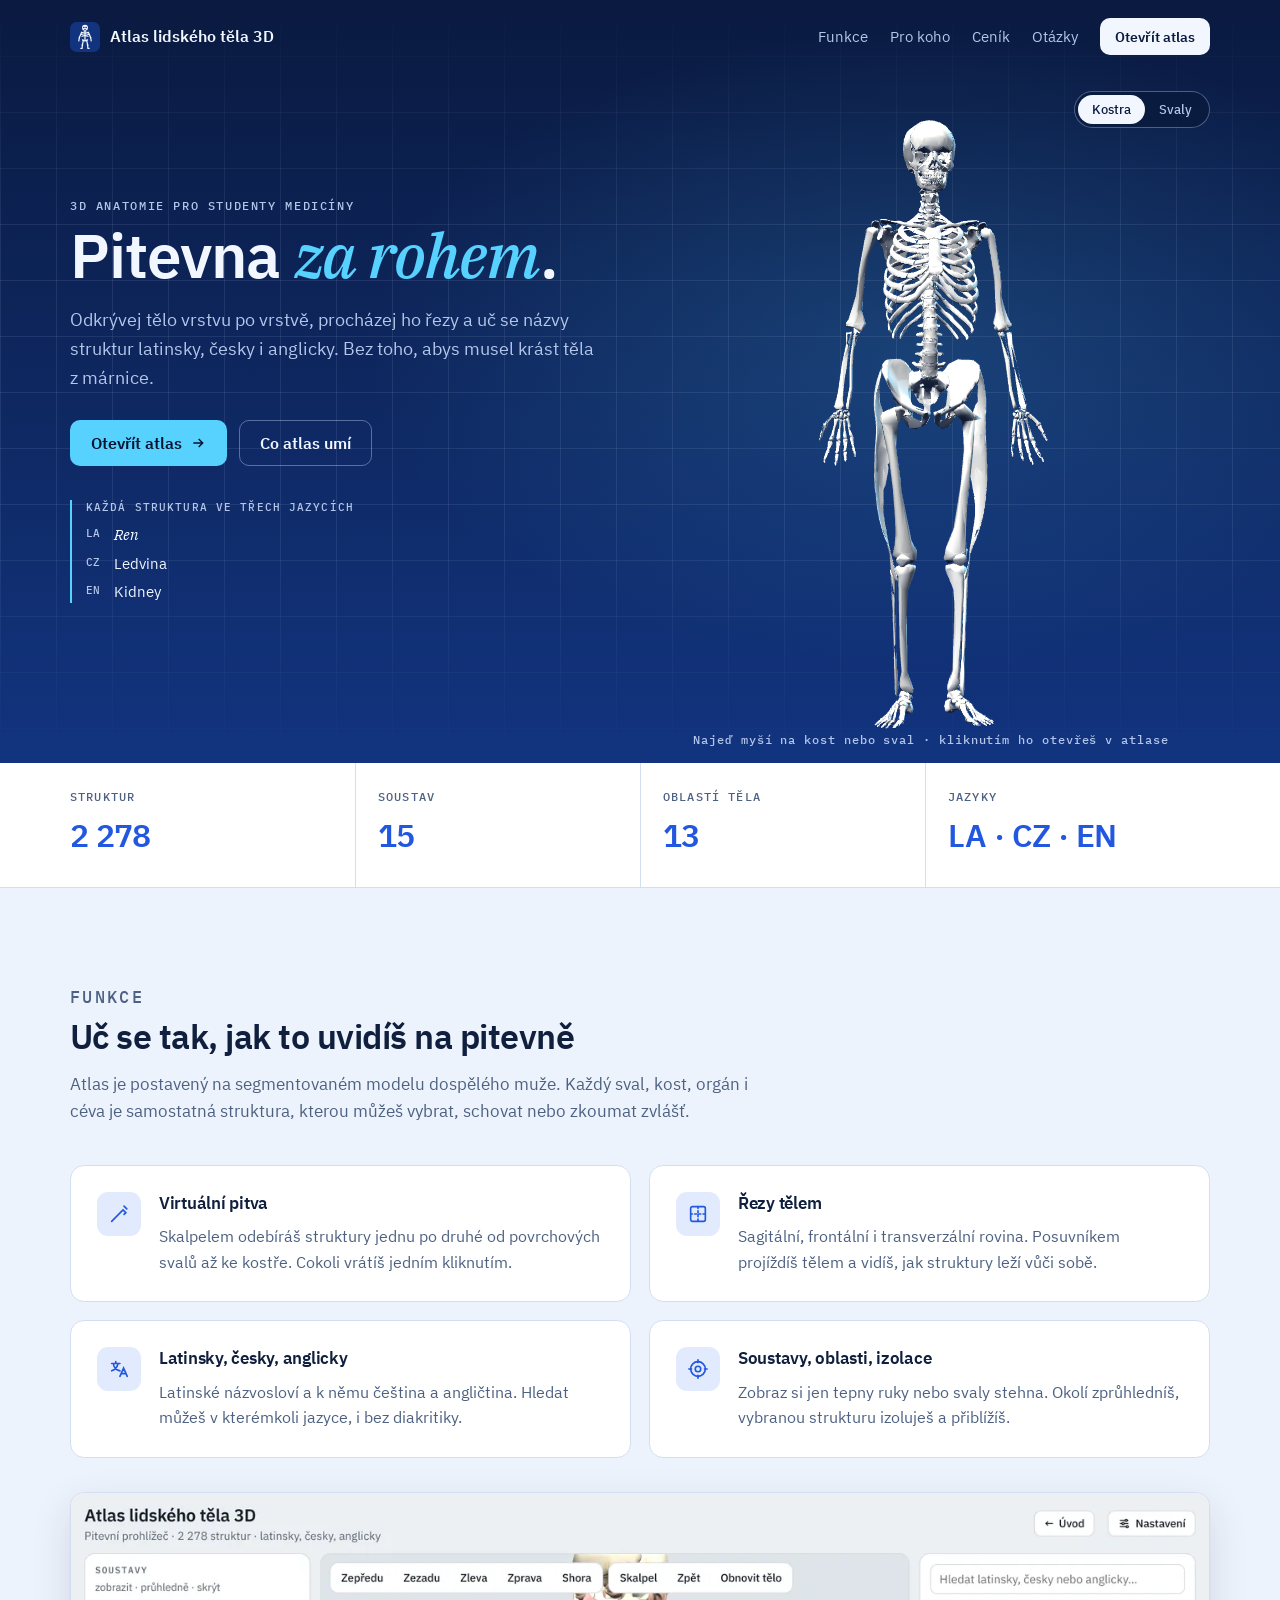
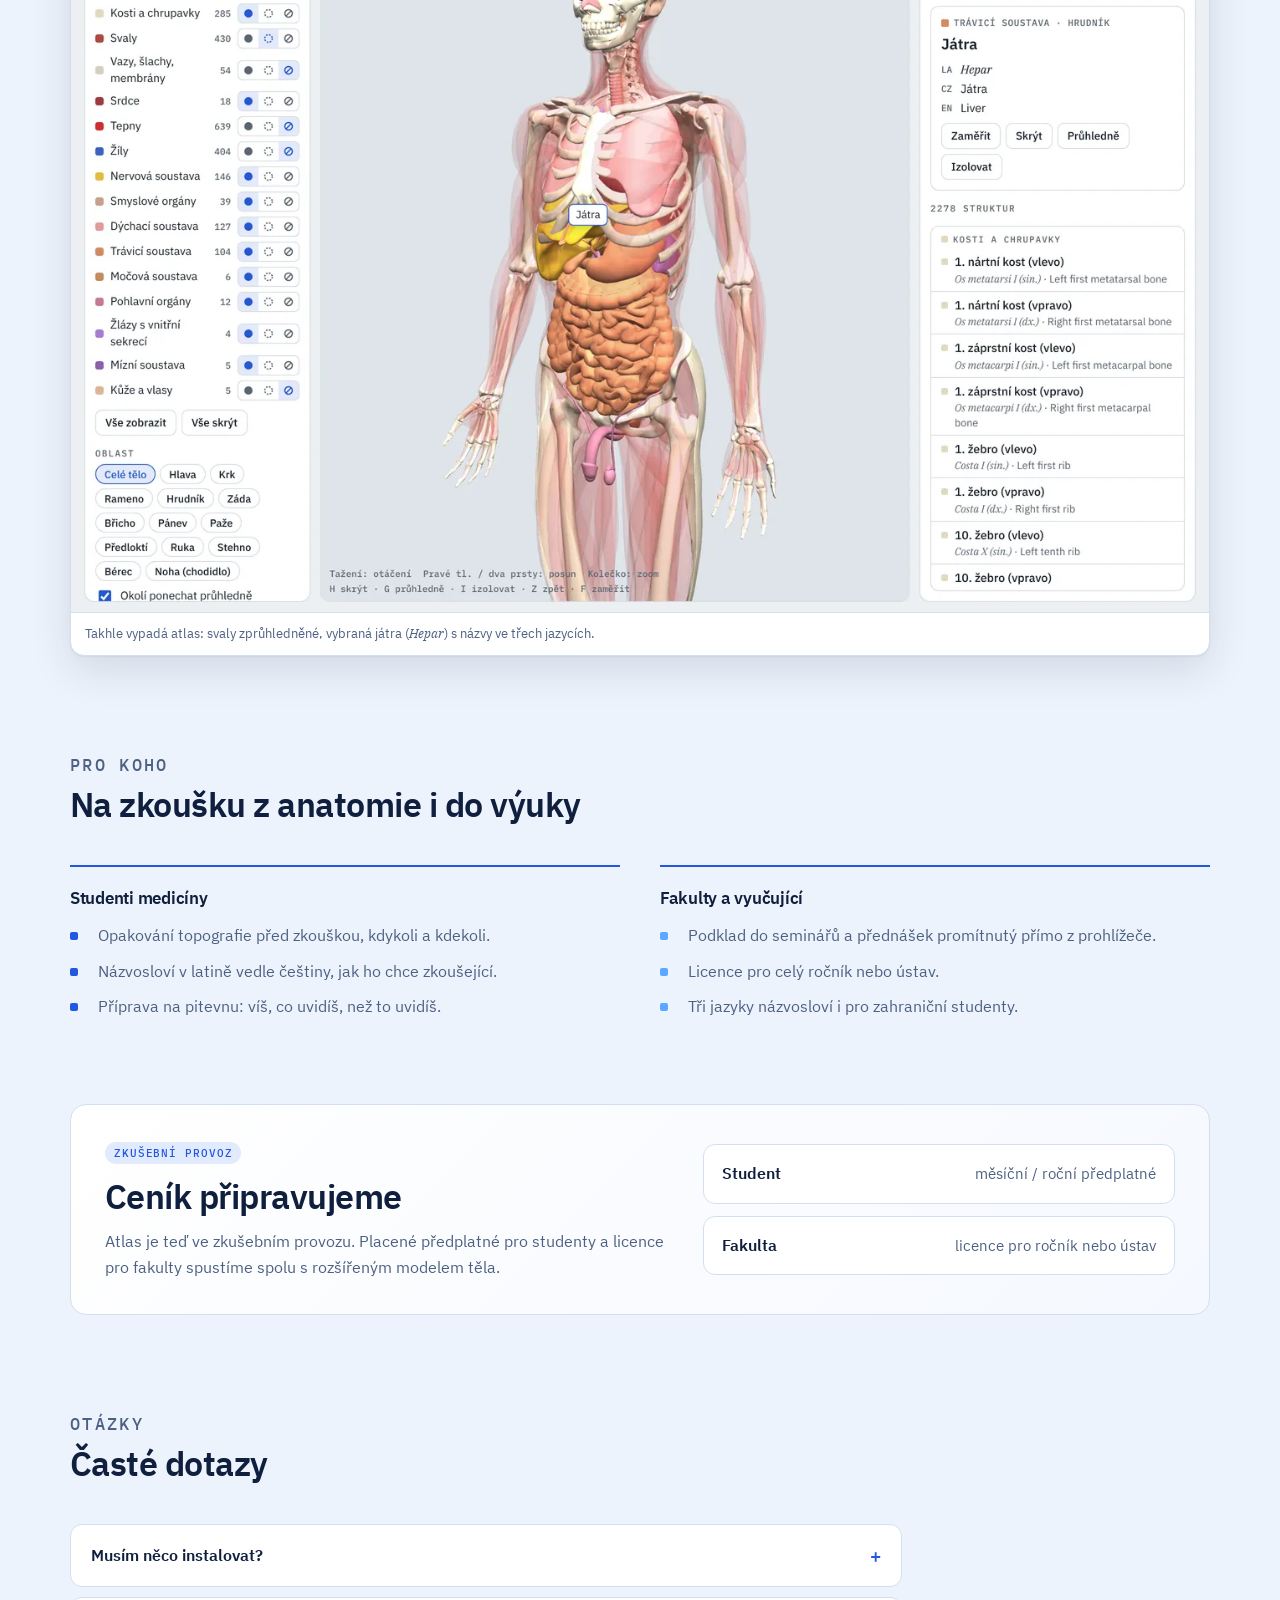
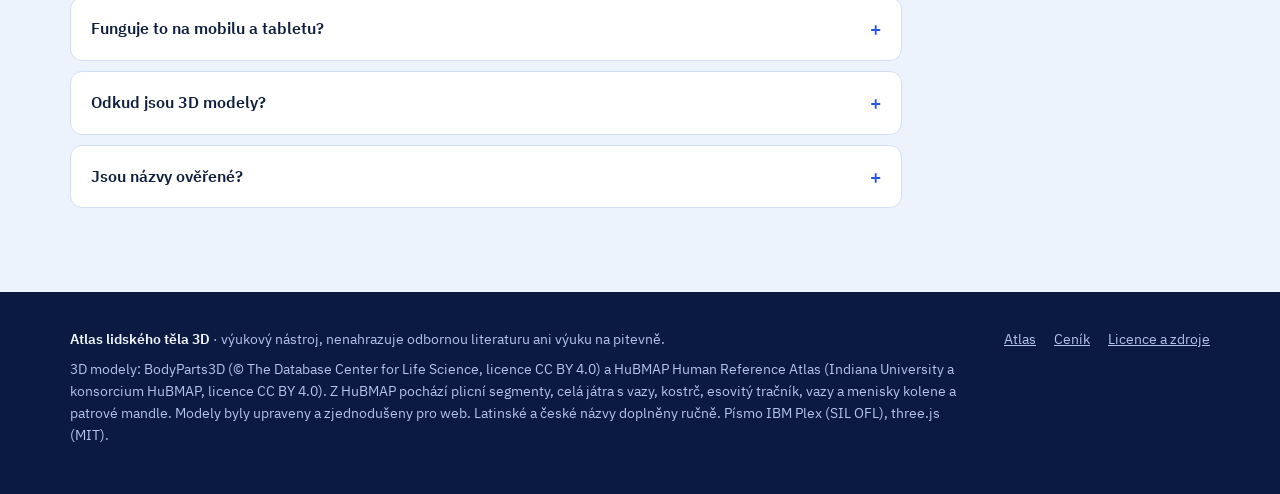
==== commit a844b16a: "Logo kostlivec, náhodný příklad názvosloví, text pro studenty (tykání) Co-Authored-By: Claude Opus 5" ====
--- a/index.html
+++ b/index.html
@@ -7,7 +7,7 @@
 <meta name="claude:viewport-fit-sides" content="cover">
 <meta name="description" content="Interaktivní 3D pitevní atlas pro studenty medicíny. Kosti, svaly, orgány, cévy a nervy s názvy latinsky, česky a anglicky. Funguje v prohlížeči.">
 <meta property="og:title" content="Atlas lidského těla 3D">
-<meta property="og:description" content="Pitevna v prohlížeči: 3D atlas lidského těla s latinskou, českou a anglickou terminologií.">
+<meta property="og:description" content="Pitevna za rohem: 3D atlas lidského těla s latinskou, českou a anglickou terminologií.">
 <meta property="og:image" content="assets/atlas-preview.jpg">
 <link rel="icon" href="favicon.svg" type="image/svg+xml">
 <link rel="stylesheet" href="assets/fonts.css">
@@ -190,8 +190,8 @@
     <div class="wrap">
       <div class="copy">
         <p class="eyebrow">3D anatomie pro studenty medicíny</p>
-        <h1>Pitevna <em>v&nbsp;prohlížeči</em>.</h1>
-        <p class="lede">Odkrývejte tělo vrstvu po vrstvě, procházejte ho řezy a učte se názvy struktur latinsky, česky i&nbsp;anglicky. Bez instalace, na počítači i&nbsp;v&nbsp;mobilu.</p>
+        <h1>Pitevna <em>za&nbsp;rohem</em>.</h1>
+        <p class="lede">Odkrývej tělo vrstvu po vrstvě, procházej ho řezy a uč se názvy struktur latinsky, česky i&nbsp;anglicky. Bez toho, abys musel krást těla z&nbsp;márnice.</p>
         <div class="cta">
           <a class="btn btn-primary" data-atlas href="atlas/">Otevřít atlas
             <svg width="16" height="16" viewBox="0 0 24 24" fill="none" stroke="currentColor" stroke-width="2.2" aria-hidden="true"><path d="M5 12h14M13 6l6 6-6 6"/></svg></a>
@@ -199,19 +199,50 @@
         </div>
         <dl class="term" aria-label="Ukázka trojjazyčného názvosloví">
           <span class="cap">Každá struktura ve třech jazycích</span>
-          <dt>LA</dt><dd class="la">Musculus sternocleidomastoideus</dd>
-          <dt>CZ</dt><dd>Zdvihač hlavy (kývač)</dd>
-          <dt>EN</dt><dd>Sternocleidomastoid</dd>
+          <dt>LA</dt><dd class="la" id="termLa">Musculus sternocleidomastoideus</dd>
+          <dt>CZ</dt><dd id="termCs">Zdvihač hlavy (kývač)</dd>
+          <dt>EN</dt><dd id="termEn">Sternocleidomastoid</dd>
         </dl>
+        <script>
+        /* a different example at every visit; edit or extend freely: [Latin, Czech, English] */
+        (function () {
+          const T = [
+            ['Musculus sternocleidomastoideus', 'Zdvihač hlavy (kývač)', 'Sternocleidomastoid'],
+            ['Musculus biceps brachii', 'Dvojhlavý sval pažní', 'Biceps brachii'],
+            ['Musculus gluteus maximus', 'Velký sval hýžďový', 'Gluteus maximus'],
+            ['Musculus gastrocnemius', 'Dvojhlavý sval lýtkový', 'Gastrocnemius'],
+            ['Musculus quadriceps femoris', 'Čtyřhlavý sval stehenní', 'Quadriceps femoris'],
+            ['Musculus latissimus dorsi', 'Široký sval zádový', 'Latissimus dorsi'],
+            ['Musculus trapezius', 'Sval trapézový (kápový)', 'Trapezius'],
+            ['Musculus deltoideus', 'Sval deltový', 'Deltoid'],
+            ['Diaphragma', 'Bránice', 'Diaphragm'],
+            ['Os scaphoideum', 'Kost člunková', 'Scaphoid bone'],
+            ['Os temporale', 'Kost spánková', 'Temporal bone'],
+            ['Clavicula', 'Kost klíční', 'Clavicle'],
+            ['Hepar', 'Játra', 'Liver'],
+            ['Ren', 'Ledvina', 'Kidney'],
+            ['Pulmo', 'Plíce', 'Lung'],
+            ['Arteria carotis communis', 'Společná krkavice', 'Common carotid artery'],
+            ['Vena saphena magna', 'Velká skrytá žíla', 'Great saphenous vein'],
+            ['Nervus ischiadicus', 'Sedací nerv', 'Sciatic nerve']
+          ];
+          let last = -1; try { last = +localStorage.getItem('heroTerm'); } catch (e) {}
+          let i; do { i = Math.floor(Math.random() * T.length); } while (i === last && T.length > 1);
+          try { localStorage.setItem('heroTerm', i); } catch (e) {}
+          document.getElementById('termLa').textContent = T[i][0];
+          document.getElementById('termCs').textContent = T[i][1];
+          document.getElementById('termEn').textContent = T[i][2];
+        })();
+        </script>
       </div>
       <div class="specimen" id="specimen">
-        <canvas id="heroCanvas" role="img" aria-label="Interaktivní 3D model lidského těla. Najeďte na kost nebo sval a kliknutím ho otevřete v atlase."></canvas>
+        <canvas id="heroCanvas" role="img" aria-label="Interaktivní 3D model lidského těla. Najeď na kost nebo sval a kliknutím ho otevřeš v atlase."></canvas>
         <div class="modes" role="group" aria-label="Zobrazení modelu">
           <button type="button" data-mode="0" aria-pressed="true">Kostra</button>
           <button type="button" data-mode="1" aria-pressed="false">Svaly</button>
         </div>
         <div class="htip" id="htip" hidden><b></b><i class="la"></i><span></span></div>
-        <p class="hhint" id="hhint">Najeďte myší na kost nebo sval · kliknutím ho otevřete v atlase</p>
+        <p class="hhint" id="hhint">Najeď myší na kost nebo sval · kliknutím ho otevřeš v atlase</p>
         <div class="hload" id="hload">Načítám 3D model…</div>
       </div>
     </div>
@@ -234,29 +265,29 @@
     <div class="wrap">
       <div class="head">
         <p class="eyebrow">Funkce</p>
-        <h2>Učte se tak, jak to uvidíte na pitevně</h2>
-        <p>Atlas je postavený na segmentovaném modelu dospělého muže. Každý sval, kost, orgán i céva je samostatná struktura, kterou můžete vybrat, schovat nebo zkoumat zvlášť.</p>
+        <h2>Uč se tak, jak to uvidíš na pitevně</h2>
+        <p>Atlas je postavený na segmentovaném modelu dospělého muže. Každý sval, kost, orgán i céva je samostatná struktura, kterou můžeš vybrat, schovat nebo zkoumat zvlášť.</p>
       </div>
       <div class="features">
         <article class="feat">
           <span class="ic"><svg viewBox="0 0 24 24" fill="none" stroke="currentColor" stroke-width="1.8" stroke-linecap="round" aria-hidden="true"><path d="M4 20 14.5 9.5M14.5 9.5l2-2 3 3-2 2M12 12l-3 3"/><path d="M17.5 3.5l3 3"/></svg></span>
           <h3>Virtuální pitva</h3>
-          <p>Skalpelem odebíráte struktury jednu po druhé od povrchových svalů až ke kostře. Cokoli vrátíte jedním kliknutím.</p>
+          <p>Skalpelem odebíráš struktury jednu po druhé od povrchových svalů až ke kostře. Cokoli vrátíš jedním kliknutím.</p>
         </article>
         <article class="feat">
           <span class="ic"><svg viewBox="0 0 24 24" fill="none" stroke="currentColor" stroke-width="1.8" stroke-linecap="round" aria-hidden="true"><rect x="4" y="4" width="16" height="16" rx="2"/><path d="M12 4v16M4 12h16" stroke-dasharray="2 2.5"/></svg></span>
           <h3>Řezy tělem</h3>
-          <p>Sagitální, frontální i transverzální rovina. Posuvníkem projíždíte tělem a vidíte, jak struktury leží vůči sobě.</p>
+          <p>Sagitální, frontální i transverzální rovina. Posuvníkem projíždíš tělem a vidíš, jak struktury leží vůči sobě.</p>
         </article>
         <article class="feat">
           <span class="ic"><svg viewBox="0 0 24 24" fill="none" stroke="currentColor" stroke-width="1.8" stroke-linecap="round" aria-hidden="true"><path d="M4 6h9M8.5 4v2M6 6c0 4 3 7 7 8M11 6c-1 4-4 7-7 8"/><path d="M13 20l4-9 4 9M14.5 17h5"/></svg></span>
           <h3>Latinsky, česky, anglicky</h3>
-          <p>Latinské názvosloví a k němu čeština a angličtina. Hledat můžete v kterémkoli jazyce, i bez diakritiky.</p>
+          <p>Latinské názvosloví a k němu čeština a angličtina. Hledat můžeš v kterémkoli jazyce, i bez diakritiky.</p>
         </article>
         <article class="feat">
           <span class="ic"><svg viewBox="0 0 24 24" fill="none" stroke="currentColor" stroke-width="1.8" stroke-linecap="round" aria-hidden="true"><circle cx="12" cy="12" r="8"/><circle cx="12" cy="12" r="3"/><path d="M12 2v3M12 19v3M2 12h3M19 12h3"/></svg></span>
           <h3>Soustavy, oblasti, izolace</h3>
-          <p>Zobrazte jen tepny ruky nebo svaly stehna. Okolí zprůhledníte, vybranou strukturu izolujete a přiblížíte.</p>
+          <p>Zobraz si jen tepny ruky nebo svaly stehna. Okolí zprůhledníš, vybranou strukturu izoluješ a přiblížíš.</p>
         </article>
       </div>
       <figure class="shot">
@@ -281,7 +312,7 @@
           <ul>
             <li>Opakování topografie před zkouškou, kdykoli a kdekoli.</li>
             <li>Názvosloví v latině vedle češtiny, jak ho chce zkoušející.</li>
-            <li>Příprava na pitevnu: víte, co uvidíte, než to uvidíte.</li>
+            <li>Příprava na pitevnu: víš, co uvidíš, než to uvidíš.</li>
           </ul>
         </article>
         <article>
@@ -318,9 +349,9 @@
       <div class="head"><p class="eyebrow">Otázky</p><h2>Časté dotazy</h2></div>
       <div class="faq">
         <details><summary>Musím něco instalovat?</summary><p>Ne. Atlas běží v prohlížeči (Chrome, Edge, Firefox, Safari). Při prvním otevření se stáhne 3D model, další spuštění už jsou rychlejší.</p></details>
-        <details><summary>Funguje to na mobilu a tabletu?</summary><p>Ano. Tělem otáčíte prstem, dvěma prsty přibližujete a posouváte. Na velké obrazovce se ale s atlasem pracuje pohodlněji.</p></details>
+        <details><summary>Funguje to na mobilu a tabletu?</summary><p>Ano. Tělem otáčíš prstem, dvěma prsty přibližuješ a posouváš. Na velké obrazovce se ale s atlasem pracuje pohodlněji.</p></details>
         <details><summary>Odkud jsou 3D modely?</summary><p id="faqSources">Z otevřených vědeckých dat: BodyParts3D (Database Center for Life Science) a HuBMAP Human Reference Atlas, obojí pod licencí CC BY 4.0. Modely jsou upravené a zjednodušené pro web.</p></details>
-        <details><summary>Jsou názvy ověřené?</summary><p>Latinské a české názvy jsme doplnili ručně a průběžně je revidujeme. Pokud najdete chybu, dejte nám vědět, opravu nasadíme rychle.</p></details>
+        <details><summary>Jsou názvy ověřené?</summary><p>Latinské a české názvy jsme doplnili ručně a průběžně je revidujeme. Pokud najdeš chybu, dej nám vědět, opravu nasadíme rychle.</p></details>
       </div>
     </div>
   </section>
@@ -377,7 +408,7 @@
     box.querySelector('.modes').hidden = true; hint.hidden = true;
   }
   if (!window.THREE || !window.DecompressionStream) { fallback(); return; }
-  if (matchMedia('(hover: none)').matches) hint.textContent = 'Klepněte na kost nebo sval · dalším klepnutím ho otevřete v atlase';
+  if (matchMedia('(hover: none)').matches) hint.textContent = 'Klepni na kost nebo sval · dalším klepnutím ho otevřeš v atlase';
 
   let meta, buf;
   try {
@@ -483,7 +514,7 @@
     const p = meta.parts[h];
     tip.querySelector('b').textContent = p[2];
     tip.querySelector('i').textContent = p[3] !== p[2] ? p[3] : '';
-    tip.querySelector('span').textContent = pointer.touch ? 'Klepněte znovu pro otevření v atlase' : 'Kliknutím otevřete v atlase';
+    tip.querySelector('span').textContent = pointer.touch ? 'Klepni znovu a otevřeš ho v atlase' : 'Kliknutím otevřeš v atlase';
     tip.hidden = false;
     const r = box.getBoundingClientRect();
     let x = pointer.x - r.left + 16, y = pointer.y - r.top + 16;
